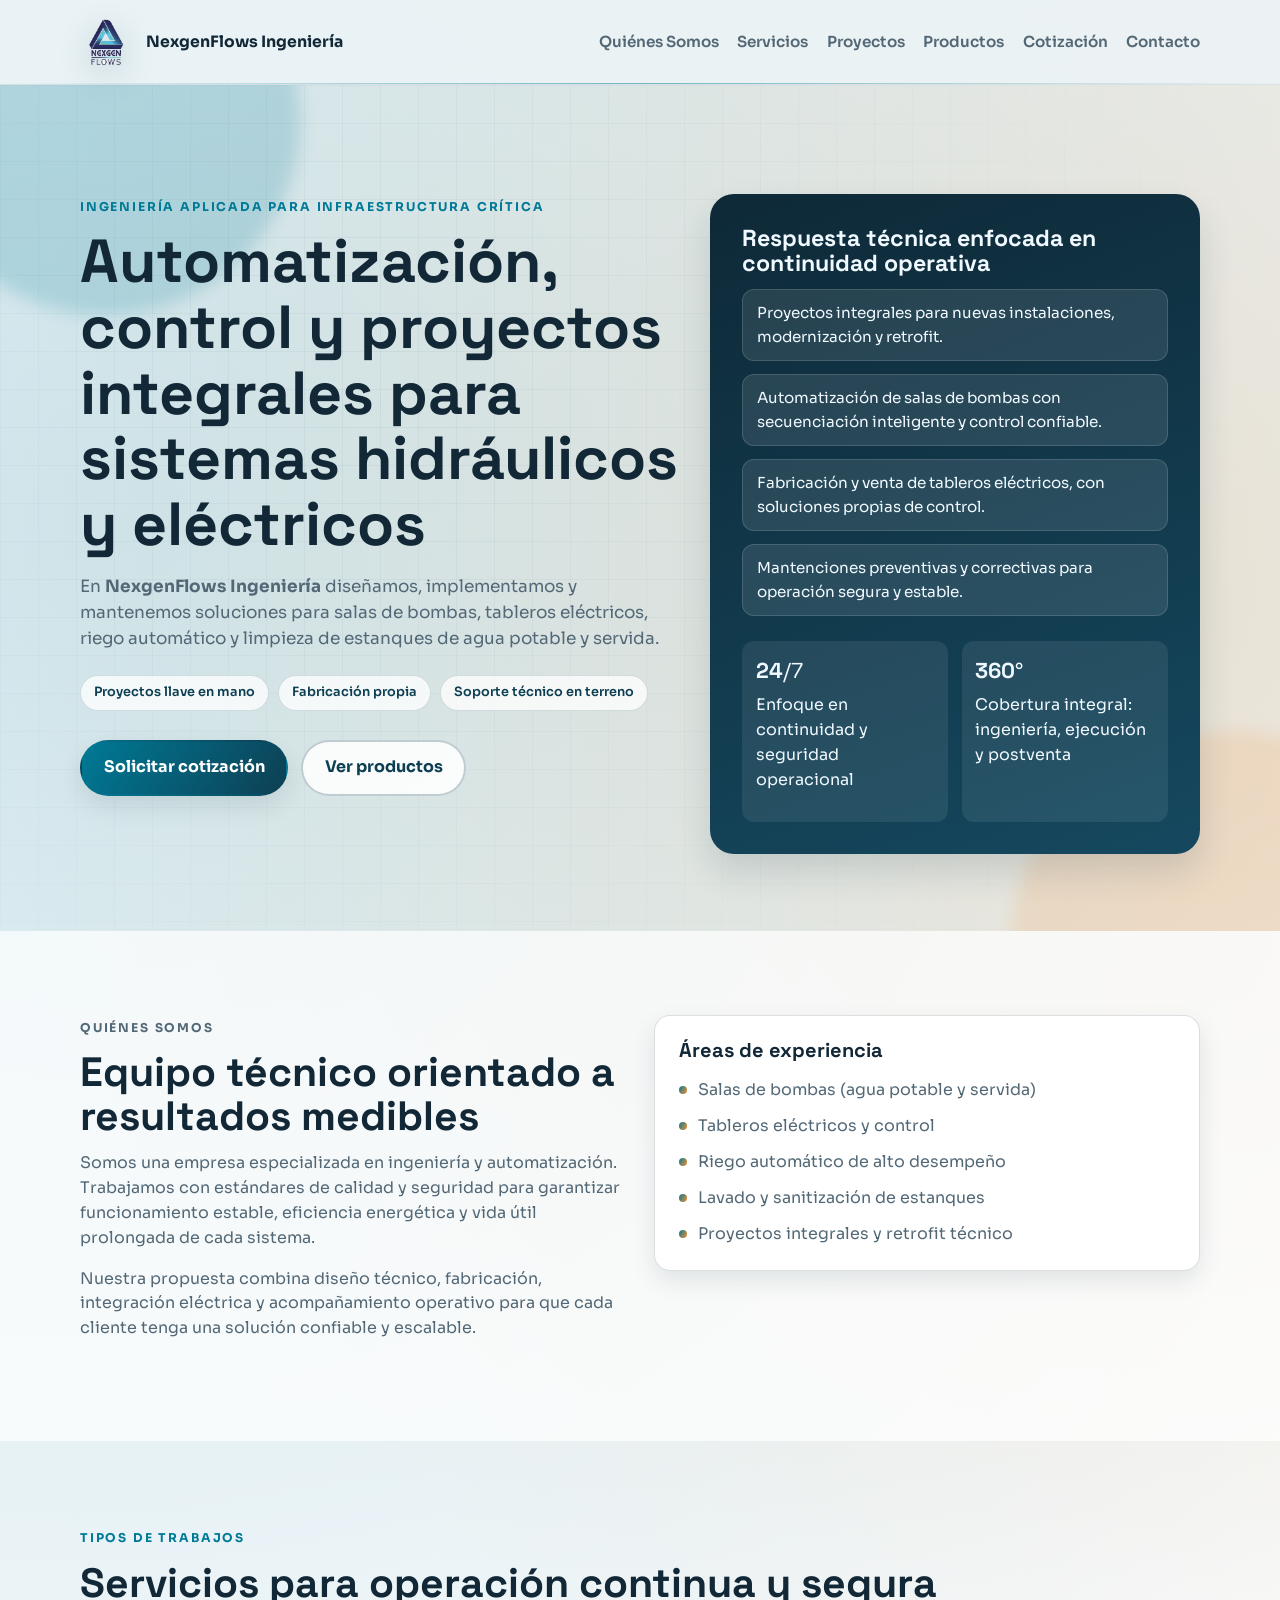
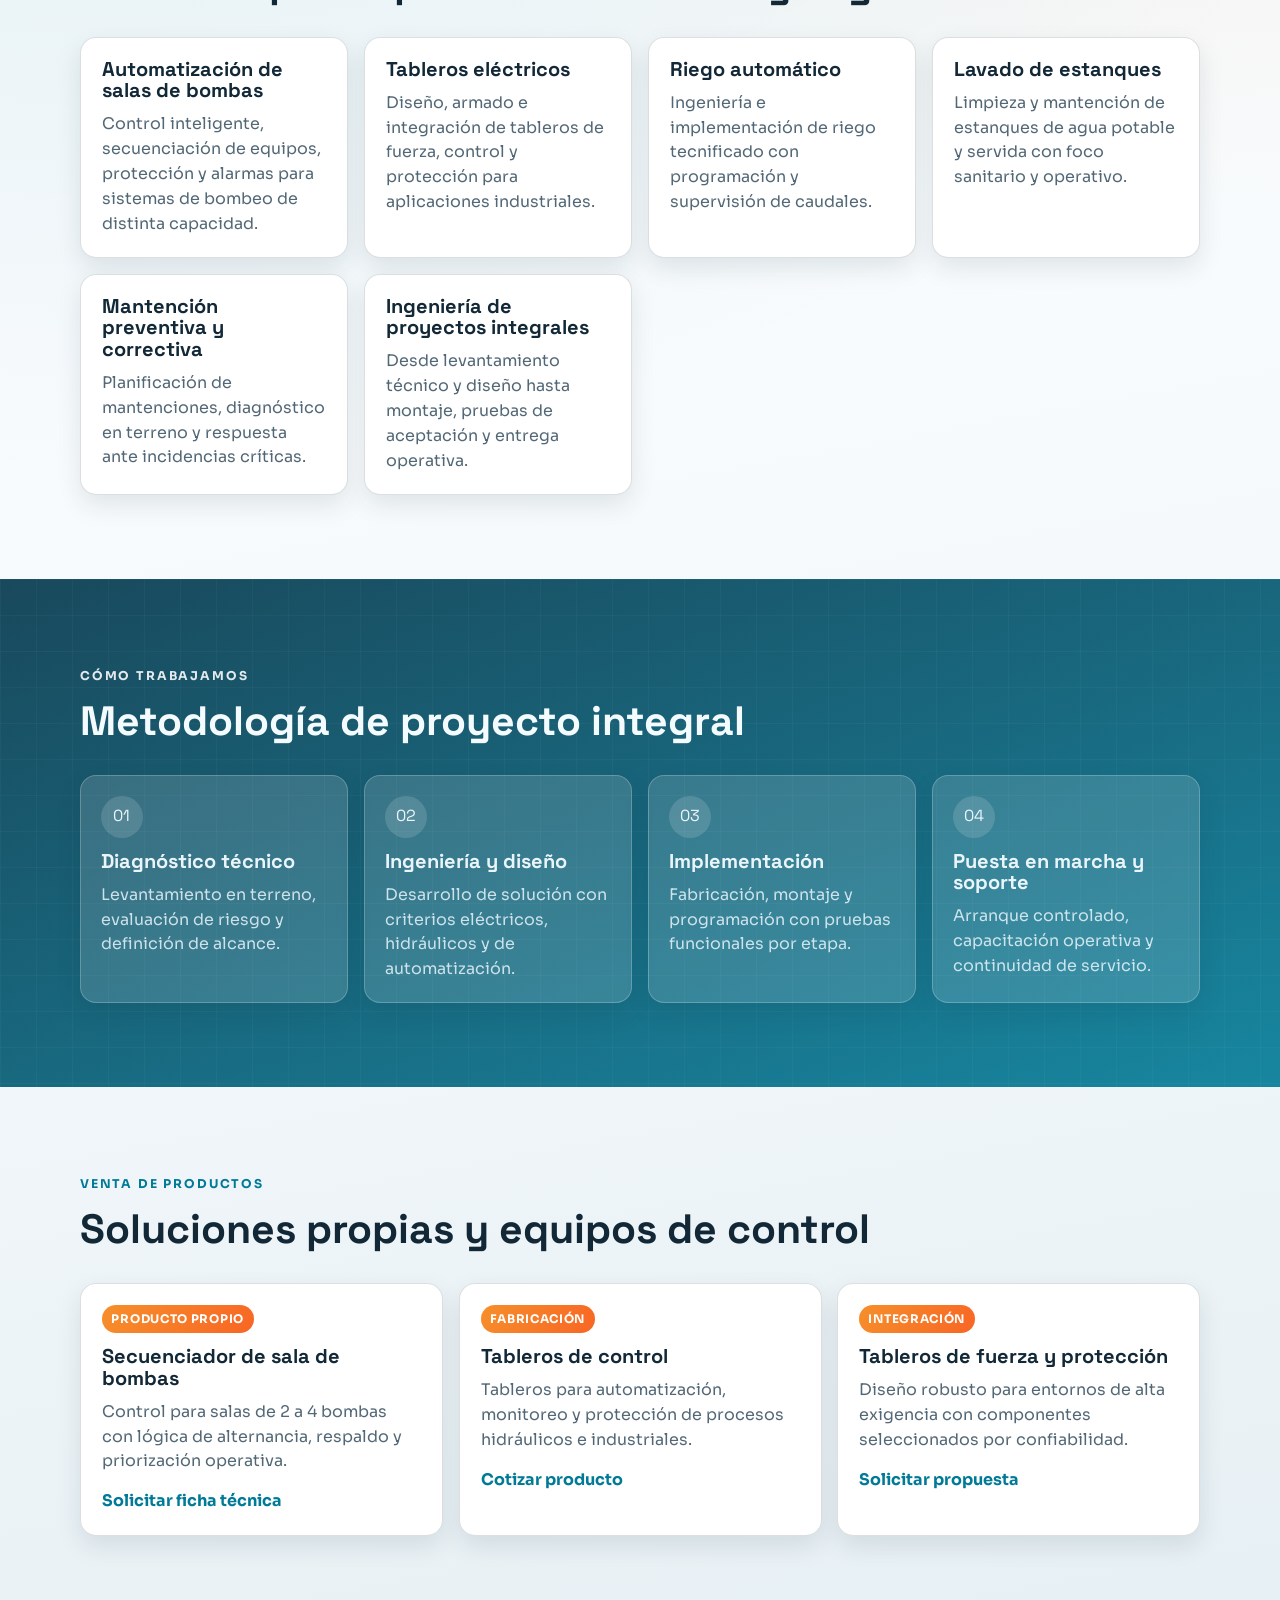
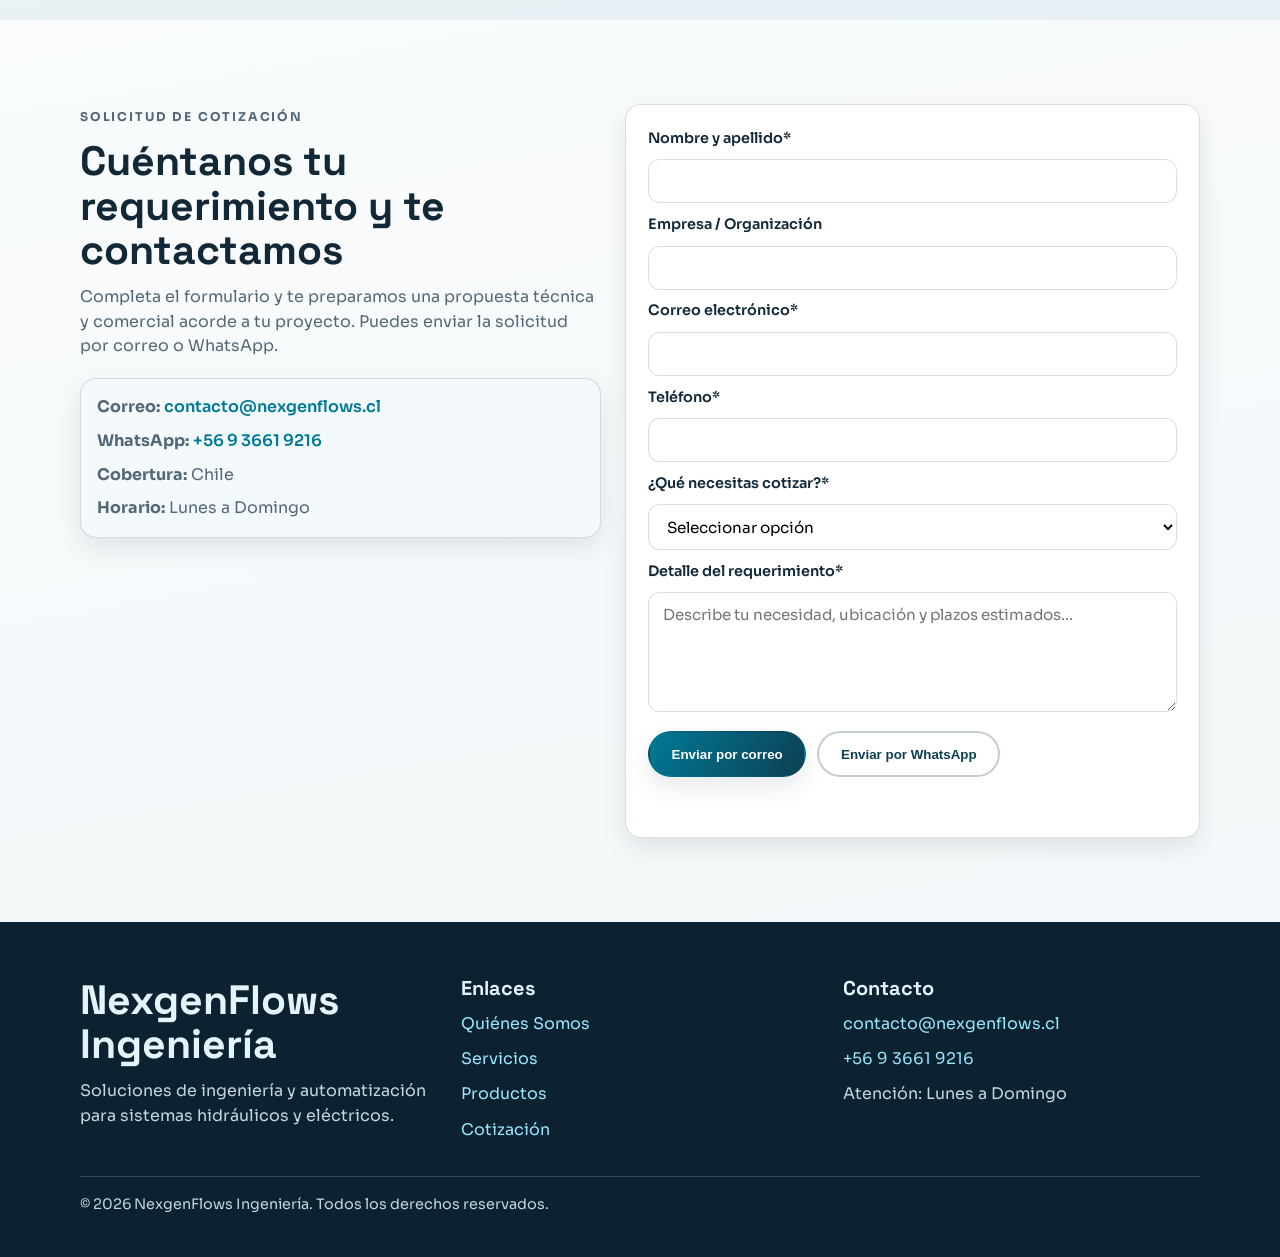
==== index.html @ 4a3121f0 "feat: initial corporate website for nexgenflows.cl" ====
﻿<!DOCTYPE html>
<html lang="es">
<head>
  <meta charset="UTF-8">
  <meta name="viewport" content="width=device-width, initial-scale=1.0">
  <meta name="description" content="NexgenFlows Ingeniería: proyectos integrales, automatización, mantenciones de salas de bombas, tableros eléctricos, riego automático y lavado de estanques.">
  <meta name="keywords" content="ingeniería, automatización, salas de bombas, tableros eléctricos, riego automático, lavado de estanques, secuenciador de bombas">
  <meta name="author" content="NexgenFlows Ingeniería">
  <meta name="theme-color" content="#0E2937">
  <meta property="og:type" content="website">
  <meta property="og:title" content="NexgenFlows Ingeniería">
  <meta property="og:description" content="Ingeniería, automatización y proyectos integrales para sistemas hidráulicos y eléctricos.">
  <meta property="og:url" content="https://www.nexgenflows.cl/">
  <meta property="og:image" content="https://www.nexgenflows.cl/assets/og-image.svg">
  <meta property="twitter:card" content="summary_large_image">
  <meta property="twitter:title" content="NexgenFlows Ingeniería">
  <meta property="twitter:description" content="Proyectos integrales, automatización y soluciones técnicas para infraestructura crítica.">
  <meta property="twitter:image" content="https://www.nexgenflows.cl/assets/og-image.svg">
  <link rel="canonical" href="https://www.nexgenflows.cl/">
  <link rel="icon" type="image/svg+xml" href="/assets/favicon.svg">
  <link rel="apple-touch-icon" href="/assets/favicon.svg">
  <link rel="manifest" href="/site.webmanifest">
  <link rel="preconnect" href="https://fonts.googleapis.com">
  <link rel="preconnect" href="https://fonts.gstatic.com" crossorigin>
  <link href="https://fonts.googleapis.com/css2?family=Space+Grotesk:wght@500;700&family=Sora:wght@300;400;500;600;700&display=swap" rel="stylesheet">
  <link rel="stylesheet" href="styles.css">
  <meta name="robots" content="index,follow,max-image-preview:large,max-snippet:-1,max-video-preview:-1">
  <link rel="alternate" hreflang="es-CL" href="https://www.nexgenflows.cl/">
  <link rel="alternate" hreflang="x-default" href="https://www.nexgenflows.cl/">
  <title>NexgenFlows Ingeniería | Automatización, Salas de Bombas y Tableros Eléctricos</title>
  <script type="application/ld+json">
    {
      "@context": "https://schema.org",
      "@type": "Organization",
      "name": "NexgenFlows Ingeniería",
      "url": "https://www.nexgenflows.cl/",
      "logo": "https://www.nexgenflows.cl/assets/logo-nexgenflows-transparent.png",
      "email": "contacto@nexgenflows.cl",
      "telephone": "+56 9 3661 9216",
      "sameAs": []
    }
  </script>
  <script type="application/ld+json">
    {
      "@context": "https://schema.org",
      "@type": "WebSite",
      "name": "NexgenFlows Ingeniería",
      "url": "https://www.nexgenflows.cl/",
      "inLanguage": "es-CL"
    }
  </script>
</head>
<body>
  <div class="scroll-progress" id="scrollProgress" aria-hidden="true"></div>
  <a class="skip-link" href="#contenido">Ir al contenido</a>

  <header class="site-header" id="inicio">
    <div class="container header-wrap">
      <a class="brand" href="#inicio" aria-label="Ir al inicio">
        <img class="brand-logo" src="assets/logo-nexgenflows-transparent.png" alt="Logo NexgenFlows Ingeniería" loading="eager" decoding="async">
        <span class="brand-text">NexgenFlows Ingeniería</span>
      </a>

      <button class="menu-toggle" id="menuToggle" aria-expanded="false" aria-controls="mainNav" aria-label="Abrir menú">
        <span></span><span></span><span></span>
      </button>

      <nav id="mainNav" class="main-nav" aria-label="Navegación principal">
        <ul class="nav-links">
          <li><a href="#quienes-somos">Quiénes Somos</a></li>
          <li><a href="#servicios">Servicios</a></li>
          <li><a href="#proyectos">Proyectos</a></li>
          <li><a href="#productos">Productos</a></li>
          <li><a href="#cotizacion">Cotización</a></li>
          <li><a href="#contacto">Contacto</a></li>
        </ul>
      </nav>
    </div>
  </header>

  <main id="contenido">
    <section class="hero" aria-label="Presentación principal">
      <div class="hero-glow hero-glow-a"></div>
      <div class="hero-glow hero-glow-b"></div>
      <div class="container hero-grid">
        <div class="hero-copy reveal">
          <p class="eyebrow">Ingeniería aplicada para infraestructura crítica</p>
          <h1>Automatización, control y proyectos integrales para sistemas hidráulicos y eléctricos</h1>
          <p class="lead">
            En <strong>NexgenFlows Ingeniería</strong> diseñamos, implementamos y mantenemos soluciones para salas de bombas,
            tableros eléctricos, riego automático y limpieza de estanques de agua potable y servida.
          </p>
          <ul class="hero-badges" aria-label="Fortalezas de la empresa">
            <li>Proyectos llave en mano</li>
            <li>Fabricación propia</li>
            <li>Soporte técnico en terreno</li>
          </ul>
          <div class="hero-actions">
            <a class="btn btn-primary" href="#cotizacion">Solicitar cotización</a>
            <a class="btn btn-outline" href="#productos">Ver productos</a>
          </div>
        </div>

        <div class="hero-panel reveal" data-tilt>
          <h2>Respuesta técnica enfocada en continuidad operativa</h2>
          <ul class="feature-list">
            <li>Proyectos integrales para nuevas instalaciones, modernización y retrofit.</li>
            <li>Automatización de salas de bombas con secuenciación inteligente y control confiable.</li>
            <li>Fabricación y venta de tableros eléctricos, con soluciones propias de control.</li>
            <li>Mantenciones preventivas y correctivas para operación segura y estable.</li>
          </ul>
          <div class="hero-stats">
            <article>
              <span><strong class="counter" data-count="24">24</strong>/7</span>
              <p>Enfoque en continuidad y seguridad operacional</p>
            </article>
            <article>
              <span><strong class="counter" data-count="360">360</strong>°</span>
              <p>Cobertura integral: ingeniería, ejecución y postventa</p>
            </article>
          </div>
        </div>
      </div>
    </section>

    <section id="quienes-somos" class="section section-light">
      <div class="container grid-two">
        <div class="section-copy reveal">
          <p class="eyebrow">Quiénes Somos</p>
          <h2>Equipo técnico orientado a resultados medibles</h2>
          <p>
            Somos una empresa especializada en ingeniería y automatización. Trabajamos con estándares de calidad y
            seguridad para garantizar funcionamiento estable, eficiencia energética y vida útil prolongada de cada sistema.
          </p>
          <p>
            Nuestra propuesta combina diseño técnico, fabricación, integración eléctrica y acompañamiento operativo para que
            cada cliente tenga una solución confiable y escalable.
          </p>
        </div>

        <aside class="info-card reveal tilt-card" data-tilt>
          <h3>Áreas de experiencia</h3>
          <ul>
            <li>Salas de bombas (agua potable y servida)</li>
            <li>Tableros eléctricos y control</li>
            <li>Riego automático de alto desempeño</li>
            <li>Lavado y sanitización de estanques</li>
            <li>Proyectos integrales y retrofit técnico</li>
          </ul>
        </aside>
      </div>
    </section>

    <section id="servicios" class="section">
      <div class="container">
        <div class="section-head reveal">
          <p class="eyebrow">Tipos de trabajos</p>
          <h2>Servicios para operación continua y segura</h2>
        </div>
        <div class="card-grid">
          <article class="service-card reveal tilt-card" data-tilt>
            <h3>Automatización de salas de bombas</h3>
            <p>Control inteligente, secuenciación de equipos, protección y alarmas para sistemas de bombeo de distinta capacidad.</p>
          </article>
          <article class="service-card reveal tilt-card" data-tilt>
            <h3>Tableros eléctricos</h3>
            <p>Diseño, armado e integración de tableros de fuerza, control y protección para aplicaciones industriales.</p>
          </article>
          <article class="service-card reveal tilt-card" data-tilt>
            <h3>Riego automático</h3>
            <p>Ingeniería e implementación de riego tecnificado con programación y supervisión de caudales.</p>
          </article>
          <article class="service-card reveal tilt-card" data-tilt>
            <h3>Lavado de estanques</h3>
            <p>Limpieza y mantención de estanques de agua potable y servida con foco sanitario y operativo.</p>
          </article>
          <article class="service-card reveal tilt-card" data-tilt>
            <h3>Mantención preventiva y correctiva</h3>
            <p>Planificación de mantenciones, diagnóstico en terreno y respuesta ante incidencias críticas.</p>
          </article>
          <article class="service-card reveal tilt-card" data-tilt>
            <h3>Ingeniería de proyectos integrales</h3>
            <p>Desde levantamiento técnico y diseño hasta montaje, pruebas de aceptación y entrega operativa.</p>
          </article>
        </div>
      </div>
    </section>

    <section id="proyectos" class="section section-band">
      <div class="container">
        <div class="section-head reveal">
          <p class="eyebrow">Cómo trabajamos</p>
          <h2>Metodología de proyecto integral</h2>
        </div>
        <div class="steps">
          <article class="step reveal tilt-card" data-tilt>
            <span>01</span>
            <h3>Diagnóstico técnico</h3>
            <p>Levantamiento en terreno, evaluación de riesgo y definición de alcance.</p>
          </article>
          <article class="step reveal tilt-card" data-tilt>
            <span>02</span>
            <h3>Ingeniería y diseño</h3>
            <p>Desarrollo de solución con criterios eléctricos, hidráulicos y de automatización.</p>
          </article>
          <article class="step reveal tilt-card" data-tilt>
            <span>03</span>
            <h3>Implementación</h3>
            <p>Fabricación, montaje y programación con pruebas funcionales por etapa.</p>
          </article>
          <article class="step reveal tilt-card" data-tilt>
            <span>04</span>
            <h3>Puesta en marcha y soporte</h3>
            <p>Arranque controlado, capacitación operativa y continuidad de servicio.</p>
          </article>
        </div>
      </div>
    </section>

    <section id="productos" class="section">
      <div class="container">
        <div class="section-head reveal">
          <p class="eyebrow">Venta de productos</p>
          <h2>Soluciones propias y equipos de control</h2>
        </div>
        <div class="card-grid products-grid">
          <article class="product-card reveal tilt-card" data-tilt>
            <div class="product-tag">Producto propio</div>
            <h3>Secuenciador de sala de bombas</h3>
            <p>Control para salas de 2 a 4 bombas con lógica de alternancia, respaldo y priorización operativa.</p>
            <a href="#cotizacion" class="text-link">Solicitar ficha técnica</a>
          </article>
          <article class="product-card reveal tilt-card" data-tilt>
            <div class="product-tag">Fabricación</div>
            <h3>Tableros de control</h3>
            <p>Tableros para automatización, monitoreo y protección de procesos hidráulicos e industriales.</p>
            <a href="#cotizacion" class="text-link">Cotizar producto</a>
          </article>
          <article class="product-card reveal tilt-card" data-tilt>
            <div class="product-tag">Integración</div>
            <h3>Tableros de fuerza y protección</h3>
            <p>Diseño robusto para entornos de alta exigencia con componentes seleccionados por confiabilidad.</p>
            <a href="#cotizacion" class="text-link">Solicitar propuesta</a>
          </article>
        </div>
      </div>
    </section>

    <section id="cotizacion" class="section section-light">
      <div class="container quote-layout">
        <div class="section-copy reveal">
          <p class="eyebrow">Solicitud de cotización</p>
          <h2>Cuéntanos tu requerimiento y te contactamos</h2>
          <p>
            Completa el formulario y te preparamos una propuesta técnica y comercial acorde a tu proyecto.
            Puedes enviar la solicitud por correo o WhatsApp.
          </p>
          <div class="contact-card">
            <p><strong>Correo:</strong> <a id="contactEmailLink" href="mailto:contacto@nexgenflows.cl">contacto@nexgenflows.cl</a></p>
            <p><strong>WhatsApp:</strong> <a id="contactWhatsappLink" href="https://wa.me/56936619216" target="_blank" rel="noopener noreferrer">+56 9 3661 9216</a></p>
            <p><strong>Cobertura:</strong> Chile</p>
            <p><strong>Horario:</strong> Lunes a Domingo</p>
          </div>
        </div>

        <form id="quoteForm" class="quote-form reveal" novalidate>
          <label for="nombre">Nombre y apellido*</label>
          <input id="nombre" name="nombre" type="text" required>

          <label for="empresa">Empresa / Organización</label>
          <input id="empresa" name="empresa" type="text">

          <label for="correo">Correo electrónico*</label>
          <input id="correo" name="correo" type="email" required>

          <label for="telefono">Teléfono*</label>
          <input id="telefono" name="telefono" type="tel" required>

          <label for="tipo">¿Qué necesitas cotizar?*</label>
          <select id="tipo" name="tipo" required>
            <option value="">Seleccionar opción</option>
            <option>Automatización de sala de bombas</option>
            <option>Tablero eléctrico</option>
            <option>Riego automático</option>
            <option>Lavado de estanques</option>
            <option>Secuenciador 2-4 bombas</option>
            <option>Proyecto integral</option>
            <option>Otro</option>
          </select>

          <label for="mensaje">Detalle del requerimiento*</label>
          <textarea id="mensaje" name="mensaje" rows="5" required placeholder="Describe tu necesidad, ubicación y plazos estimados..."></textarea>

          <div class="form-actions">
            <button type="submit" class="btn btn-primary">Enviar por correo</button>
            <button type="button" id="sendWhatsapp" class="btn btn-outline">Enviar por WhatsApp</button>
          </div>
          <p class="form-note" id="formFeedback" role="status" aria-live="polite"></p>
        </form>
      </div>
    </section>
  </main>

  <footer id="contacto" class="site-footer">
    <div class="container footer-grid">
      <div>
        <h2>NexgenFlows Ingeniería</h2>
        <p>Soluciones de ingeniería y automatización para sistemas hidráulicos y eléctricos.</p>
      </div>
      <div>
        <h3>Enlaces</h3>
        <ul>
          <li><a href="#quienes-somos">Quiénes Somos</a></li>
          <li><a href="#servicios">Servicios</a></li>
          <li><a href="#productos">Productos</a></li>
          <li><a href="#cotizacion">Cotización</a></li>
        </ul>
      </div>
      <div>
        <h3>Contacto</h3>
        <ul>
          <li><a id="footerEmail" href="mailto:contacto@nexgenflows.cl">contacto@nexgenflows.cl</a></li>
          <li><a id="footerWhatsapp" href="https://wa.me/56936619216" target="_blank" rel="noopener noreferrer">+56 9 3661 9216</a></li>
          <li>Atención: Lunes a Domingo</li>
        </ul>
      </div>
    </div>
    <div class="container footer-bottom">
      <p>&copy; <span id="year"></span> NexgenFlows Ingeniería. Todos los derechos reservados.</p>
    </div>
  </footer>

  <script src="script.js"></script>
</body>
</html>
---- styles.css ----
﻿:root {
  --bg: #edf4f7;
  --bg-alt: #d6e5eb;
  --surface: #ffffff;
  --surface-2: #f4f9fb;
  --text: #122837;
  --text-muted: #536876;
  --primary: #007a96;
  --primary-deep: #0d3f53;
  --accent: #f68f2b;
  --ring: rgba(0, 122, 150, 0.28);
  --border: rgba(18, 40, 55, 0.15);
  --shadow-soft: 0 18px 35px rgba(12, 49, 65, 0.14);
  --shadow-card: 0 10px 25px rgba(14, 37, 51, 0.1);
  --radius-lg: 24px;
  --radius-md: 16px;
  --radius-sm: 12px;
  --container: min(1120px, 92vw);
}

* {
  box-sizing: border-box;
}

html {
  scroll-behavior: smooth;
}

body {
  margin: 0;
  font-family: "Sora", sans-serif;
  color: var(--text);
  background:
    radial-gradient(circle at 10% 12%, rgba(0, 122, 150, 0.14), transparent 38%),
    radial-gradient(circle at 92% 14%, rgba(246, 143, 43, 0.16), transparent 30%),
    linear-gradient(170deg, var(--bg) 0%, #f8fbfd 45%, var(--bg-alt) 100%);
  line-height: 1.55;
  min-height: 100vh;
}

h1,
h2,
h3 {
  font-family: "Space Grotesk", sans-serif;
  line-height: 1.08;
  margin-top: 0;
}

h1 {
  font-size: clamp(2rem, 5vw, 3.8rem);
  margin-bottom: 1rem;
}

h2 {
  font-size: clamp(1.7rem, 3.2vw, 2.7rem);
  margin-bottom: 0.8rem;
}

h3 {
  font-size: 1.25rem;
  margin-bottom: 0.65rem;
}

p {
  margin-top: 0;
}

a {
  color: inherit;
  text-decoration: none;
}

ul {
  margin: 0;
  padding: 0;
  list-style: none;
}

.container {
  width: var(--container);
  margin: 0 auto;
}

.scroll-progress {
  position: fixed;
  inset: 0 0 auto;
  height: 4px;
  background: linear-gradient(90deg, var(--primary), #0bb5cf, var(--accent));
  transform-origin: left;
  transform: scaleX(0);
  z-index: 80;
}

.skip-link {
  position: absolute;
  left: -999px;
  top: 1rem;
  background: var(--primary-deep);
  color: #fff;
  padding: 0.75rem 1rem;
  border-radius: var(--radius-sm);
  z-index: 100;
}

.skip-link:focus {
  left: 1rem;
}

.site-header {
  position: sticky;
  top: 0;
  z-index: 40;
  backdrop-filter: blur(10px);
  background: rgba(237, 244, 247, 0.82);
  border-bottom: 1px solid rgba(18, 40, 55, 0.08);
  transition: background 0.25s ease, box-shadow 0.25s ease;
}

.site-header::after {
  content: "";
  position: absolute;
  inset: auto 0 0;
  height: 1px;
  background: linear-gradient(90deg, transparent, rgba(0, 122, 150, 0.5), transparent);
}

.site-header.is-scrolled {
  background: rgba(248, 252, 254, 0.92);
  box-shadow: 0 10px 24px rgba(13, 40, 55, 0.12);
}

.header-wrap {
  display: flex;
  align-items: center;
  justify-content: space-between;
  gap: 1rem;
  min-height: 84px;
  transition: min-height 0.25s ease;
}

.site-header.is-scrolled .header-wrap {
  min-height: 76px;
}

.brand {
  display: flex;
  align-items: center;
  gap: 0.75rem;
  font-weight: 700;
}

.brand-logo {
  width: 54px;
  height: 54px;
  object-fit: contain;
  filter: drop-shadow(0 10px 16px rgba(13, 63, 83, 0.22));
}

.brand-text {
  font-size: 0.98rem;
}

.main-nav .nav-links {
  display: flex;
  align-items: center;
  gap: 1.15rem;
}

.nav-links a {
  color: var(--text-muted);
  font-size: 0.95rem;
  font-weight: 600;
  position: relative;
  transition: color 0.2s ease;
}

.nav-links a::after {
  content: "";
  position: absolute;
  left: 0;
  bottom: -6px;
  width: 100%;
  height: 2px;
  background: linear-gradient(90deg, var(--primary), var(--accent));
  transform: scaleX(0);
  transform-origin: left;
  transition: transform 0.25s ease;
}

.nav-links a:hover,
.nav-links a:focus-visible {
  color: var(--text);
}

.nav-links a:hover::after,
.nav-links a:focus-visible::after {
  transform: scaleX(1);
}

.menu-toggle {
  display: none;
  border: 0;
  background: transparent;
  flex-direction: column;
  gap: 5px;
  padding: 0.45rem;
  cursor: pointer;
}

.menu-toggle span {
  width: 25px;
  height: 2px;
  background: var(--text);
  border-radius: 10px;
  transition: transform 0.2s ease, opacity 0.2s ease;
}

.menu-toggle[aria-expanded="true"] span:nth-child(1) {
  transform: translateY(7px) rotate(45deg);
}

.menu-toggle[aria-expanded="true"] span:nth-child(2) {
  opacity: 0;
}

.menu-toggle[aria-expanded="true"] span:nth-child(3) {
  transform: translateY(-7px) rotate(-45deg);
}

.section {
  padding: 5.25rem 0;
}

.section-light {
  background: rgba(255, 255, 255, 0.72);
}

.section-band {
  position: relative;
  background: linear-gradient(160deg, rgba(13, 63, 83, 0.95), rgba(0, 122, 150, 0.9));
  color: #f4fbff;
}

.section-band::before {
  content: "";
  position: absolute;
  inset: 0;
  background-image: linear-gradient(rgba(255, 255, 255, 0.03) 1px, transparent 1px), linear-gradient(90deg, rgba(255, 255, 255, 0.03) 1px, transparent 1px);
  background-size: 36px 36px;
  pointer-events: none;
}

.section-band .container {
  position: relative;
}

.section-head {
  margin-bottom: 2rem;
}

.eyebrow {
  display: inline-flex;
  align-items: center;
  gap: 0.4rem;
  margin-bottom: 0.8rem;
  text-transform: uppercase;
  letter-spacing: 0.15em;
  font-size: 0.76rem;
  font-weight: 700;
  color: var(--primary);
}

.section-band .eyebrow {
  color: rgba(255, 255, 255, 0.88);
}

.hero {
  padding: 6.8rem 0 4.8rem;
  position: relative;
  overflow: hidden;
}

.hero::before {
  content: "";
  position: absolute;
  inset: 0;
  background-image: linear-gradient(rgba(13, 63, 83, 0.05) 1px, transparent 1px), linear-gradient(90deg, rgba(13, 63, 83, 0.05) 1px, transparent 1px);
  background-size: 38px 38px;
  mask-image: radial-gradient(circle at 30% 35%, black, transparent 85%);
  pointer-events: none;
}

.hero-glow {
  position: absolute;
  border-radius: 999px;
  filter: blur(8px);
  z-index: -1;
}

.hero-glow-a {
  width: 390px;
  height: 390px;
  background: rgba(0, 122, 150, 0.18);
  top: -160px;
  left: -90px;
  animation: drift 10s ease-in-out infinite;
}

.hero-glow-b {
  width: 440px;
  height: 440px;
  background: rgba(246, 143, 43, 0.14);
  right: -170px;
  bottom: -240px;
  animation: drift 11s ease-in-out infinite reverse;
}

.hero-grid {
  display: grid;
  grid-template-columns: 1.1fr 0.9fr;
  gap: 2rem;
  align-items: start;
}

.lead {
  color: var(--text-muted);
  font-size: 1.06rem;
  max-width: 60ch;
}

.hero-badges {
  margin-top: 1.4rem;
  display: flex;
  flex-wrap: wrap;
  gap: 0.6rem;
}

.hero-badges li {
  background: rgba(255, 255, 255, 0.76);
  border: 1px solid rgba(13, 63, 83, 0.16);
  border-radius: 999px;
  padding: 0.45rem 0.8rem;
  font-size: 0.8rem;
  font-weight: 600;
  color: var(--primary-deep);
}

.hero-actions {
  margin-top: 1.8rem;
  display: flex;
  flex-wrap: wrap;
  gap: 0.8rem;
}

.btn {
  border-radius: 999px;
  padding: 0.85rem 1.35rem;
  font-weight: 700;
  border: 2px solid transparent;
  transition: transform 0.2s ease, box-shadow 0.2s ease, background 0.2s ease;
  cursor: pointer;
}

.btn:hover,
.btn:focus-visible {
  transform: translateY(-2px);
}

.btn-primary {
  color: #fff;
  background: linear-gradient(125deg, var(--primary), var(--primary-deep));
  box-shadow: var(--shadow-card);
}

.btn-primary:hover,
.btn-primary:focus-visible {
  box-shadow: 0 14px 28px rgba(13, 63, 83, 0.3);
}

.btn-outline {
  color: var(--primary-deep);
  border-color: rgba(13, 63, 83, 0.25);
  background: rgba(255, 255, 255, 0.88);
}

.hero-panel {
  background: linear-gradient(160deg, #0e2937, #15485f);
  color: #f0f9ff;
  padding: 2rem;
  border-radius: var(--radius-lg);
  box-shadow: var(--shadow-soft);
}

.hero-panel h2 {
  font-size: 1.45rem;
}

.feature-list {
  display: grid;
  gap: 0.8rem;
  margin-bottom: 1.6rem;
}

.feature-list li {
  background: rgba(255, 255, 255, 0.1);
  border: 1px solid rgba(255, 255, 255, 0.14);
  border-radius: var(--radius-sm);
  padding: 0.72rem 0.86rem;
  font-size: 0.95rem;
}

.hero-stats {
  display: grid;
  grid-template-columns: repeat(2, 1fr);
  gap: 0.85rem;
}

.hero-stats article {
  border-radius: var(--radius-sm);
  padding: 0.82rem;
  background: rgba(255, 255, 255, 0.08);
}

.hero-stats span {
  display: block;
  font-family: "Space Grotesk", sans-serif;
  font-size: 1.35rem;
  margin-bottom: 0.35rem;
}

.counter {
  display: inline-block;
  min-width: 1.4ch;
}

.grid-two {
  display: grid;
  gap: 1.8rem;
  grid-template-columns: repeat(2, minmax(0, 1fr));
  align-items: start;
}

.section-copy p {
  color: var(--text-muted);
}

.info-card,
.service-card,
.product-card,
.step,
.quote-form,
.contact-card {
  border: 1px solid var(--border);
  border-radius: var(--radius-md);
  background: var(--surface);
  box-shadow: var(--shadow-card);
}

.tilt-card {
  transform-style: preserve-3d;
  will-change: transform;
  transition: transform 0.22s ease, box-shadow 0.22s ease;
}

.tilt-card::after {
  content: "";
  position: absolute;
  inset: 1px;
  border-radius: inherit;
  pointer-events: none;
  border: 1px solid rgba(255, 255, 255, 0.42);
  opacity: 0;
  transition: opacity 0.2s ease;
}

.tilt-card:hover::after {
  opacity: 1;
}

.info-card {
  position: relative;
  padding: 1.5rem;
}

.info-card ul {
  display: grid;
  gap: 0.7rem;
  margin-top: 1rem;
}

.info-card li {
  position: relative;
  padding-left: 1.2rem;
  color: var(--text-muted);
}

.info-card li::before {
  content: "";
  width: 8px;
  height: 8px;
  border-radius: 999px;
  background: linear-gradient(120deg, var(--primary), var(--accent));
  position: absolute;
  left: 0;
  top: 0.52rem;
}

.card-grid {
  display: grid;
  gap: 1rem;
  grid-template-columns: repeat(auto-fit, minmax(240px, 1fr));
}

.service-card,
.product-card {
  position: relative;
  padding: 1.3rem;
}

.service-card:hover,
.product-card:hover {
  transform: translateY(-4px);
  box-shadow: 0 18px 28px rgba(14, 37, 51, 0.16);
}

.service-card p,
.product-card p {
  color: var(--text-muted);
  margin-bottom: 0;
}

.steps {
  display: grid;
  gap: 1rem;
  grid-template-columns: repeat(auto-fit, minmax(215px, 1fr));
}

.step {
  position: relative;
  background: rgba(255, 255, 255, 0.14);
  border-color: rgba(255, 255, 255, 0.22);
  color: #eaf5fb;
  padding: 1.25rem;
}

.step span {
  display: inline-flex;
  width: 42px;
  height: 42px;
  border-radius: 50%;
  background: rgba(255, 255, 255, 0.14);
  align-items: center;
  justify-content: center;
  margin-bottom: 0.8rem;
  font-family: "Space Grotesk", sans-serif;
}

.step p {
  color: rgba(234, 245, 251, 0.84);
  margin-bottom: 0;
}

.product-tag {
  display: inline-flex;
  margin-bottom: 0.8rem;
  padding: 0.32rem 0.6rem;
  border-radius: 999px;
  font-size: 0.74rem;
  letter-spacing: 0.06em;
  text-transform: uppercase;
  font-weight: 700;
  color: #fff;
  background: linear-gradient(120deg, var(--accent), #f86624);
}

.text-link {
  display: inline-block;
  margin-top: 0.95rem;
  color: var(--primary);
  font-weight: 700;
  position: relative;
}

.text-link::after {
  content: "";
  position: absolute;
  left: 0;
  bottom: -3px;
  width: 100%;
  height: 2px;
  background: currentColor;
  transform: scaleX(0);
  transform-origin: left;
  transition: transform 0.2s ease;
}

.text-link:hover::after,
.text-link:focus-visible::after {
  transform: scaleX(1);
}

.quote-layout {
  display: grid;
  gap: 1.5rem;
  grid-template-columns: 0.95fr 1.05fr;
  align-items: start;
}

.contact-card {
  margin-top: 1.2rem;
  padding: 1rem;
  background: var(--surface-2);
}

.contact-card p {
  margin-bottom: 0.55rem;
}

.contact-card p:last-child {
  margin-bottom: 0;
}

.contact-card a {
  color: var(--primary);
  font-weight: 600;
}

.quote-form {
  padding: 1.4rem;
  display: grid;
  gap: 0.62rem;
}

.quote-form label {
  font-size: 0.9rem;
  font-weight: 600;
}

.quote-form input,
.quote-form select,
.quote-form textarea {
  width: 100%;
  border-radius: var(--radius-sm);
  border: 1px solid var(--border);
  padding: 0.72rem 0.85rem;
  font-family: inherit;
  font-size: 0.95rem;
  background: #fff;
}

.quote-form textarea {
  resize: vertical;
}

.quote-form input:focus,
.quote-form select:focus,
.quote-form textarea:focus {
  outline: 2px solid var(--ring);
  outline-offset: 1px;
  border-color: var(--primary);
}

.form-actions {
  margin-top: 0.55rem;
  display: flex;
  flex-wrap: wrap;
  gap: 0.7rem;
}

.form-note {
  margin: 0.4rem 0 0;
  min-height: 1.3rem;
  color: var(--primary-deep);
  font-size: 0.9rem;
}

.site-footer {
  background: #0d2230;
  color: #e5f4fb;
  padding-top: 3.5rem;
}

.footer-grid {
  display: grid;
  gap: 1.5rem;
  grid-template-columns: repeat(auto-fit, minmax(220px, 1fr));
}

.site-footer h2,
.site-footer h3 {
  margin-bottom: 0.8rem;
}

.site-footer p,
.site-footer li {
  color: rgba(229, 244, 251, 0.86);
}

.site-footer ul {
  display: grid;
  gap: 0.65rem;
}

.site-footer a {
  color: #99e8ff;
}

.footer-bottom {
  margin-top: 2rem;
  border-top: 1px solid rgba(229, 244, 251, 0.18);
  padding: 1rem 0 1.7rem;
  font-size: 0.9rem;
}

.reveal {
  opacity: 0;
  transform: translateY(16px);
  transition: opacity 0.6s ease, transform 0.6s ease;
  transition-delay: var(--reveal-delay, 0ms);
}

.reveal.is-visible {
  opacity: 1;
  transform: translateY(0);
}

@keyframes drift {
  0%,
  100% {
    transform: translate(0, 0);
  }
  50% {
    transform: translate(16px, -12px);
  }
}

@media (max-width: 960px) {
  .hero-grid,
  .grid-two,
  .quote-layout {
    grid-template-columns: 1fr;
  }

  .brand-logo {
    width: 48px;
    height: 48px;
  }

  .main-nav {
    position: absolute;
    right: 4vw;
    top: 76px;
    width: min(320px, 92vw);
    background: #ffffff;
    border: 1px solid var(--border);
    border-radius: var(--radius-md);
    box-shadow: var(--shadow-soft);
    opacity: 0;
    pointer-events: none;
    transform: translateY(-8px);
    transition: opacity 0.24s ease, transform 0.24s ease;
  }

  .main-nav.open {
    opacity: 1;
    pointer-events: auto;
    transform: translateY(0);
  }

  .main-nav .nav-links {
    flex-direction: column;
    align-items: stretch;
    gap: 0;
    padding: 0.6rem;
  }

  .main-nav .nav-links li + li {
    border-top: 1px solid rgba(18, 40, 55, 0.08);
  }

  .main-nav .nav-links a {
    display: block;
    padding: 0.82rem 0.75rem;
  }

  .menu-toggle {
    display: inline-flex;
  }
}

@media (max-width: 600px) {
  .section {
    padding: 4.1rem 0;
  }

  .hero {
    padding: 5.4rem 0 3.7rem;
  }

  .hero-panel,
  .service-card,
  .product-card,
  .quote-form,
  .info-card,
  .step {
    padding: 1.05rem;
  }

  .hero-stats {
    grid-template-columns: 1fr;
  }

  .form-actions {
    flex-direction: column;
  }

  .form-actions .btn {
    width: 100%;
    text-align: center;
  }
}

@media (prefers-reduced-motion: reduce) {
  html {
    scroll-behavior: auto;
  }

  * {
    animation: none !important;
    transition: none !important;
  }

  .reveal {
    opacity: 1;
    transform: none;
  }
}
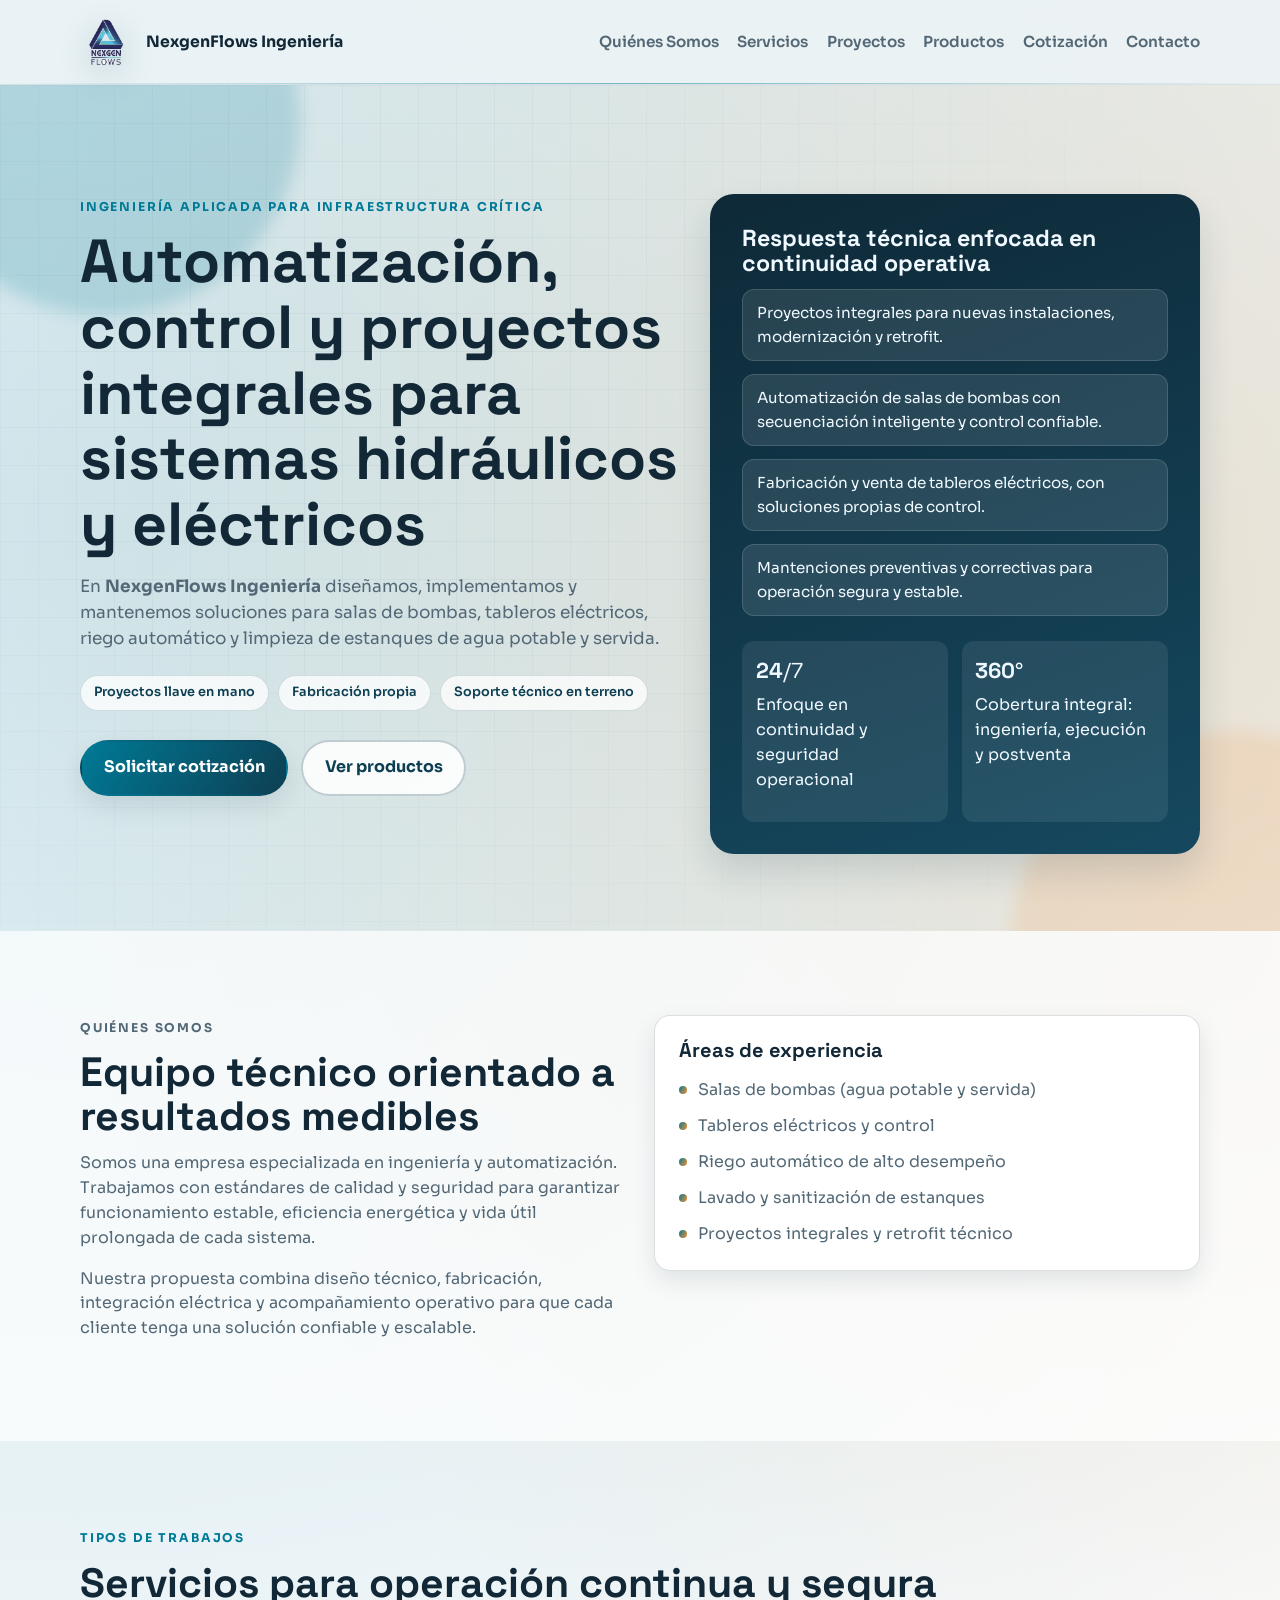
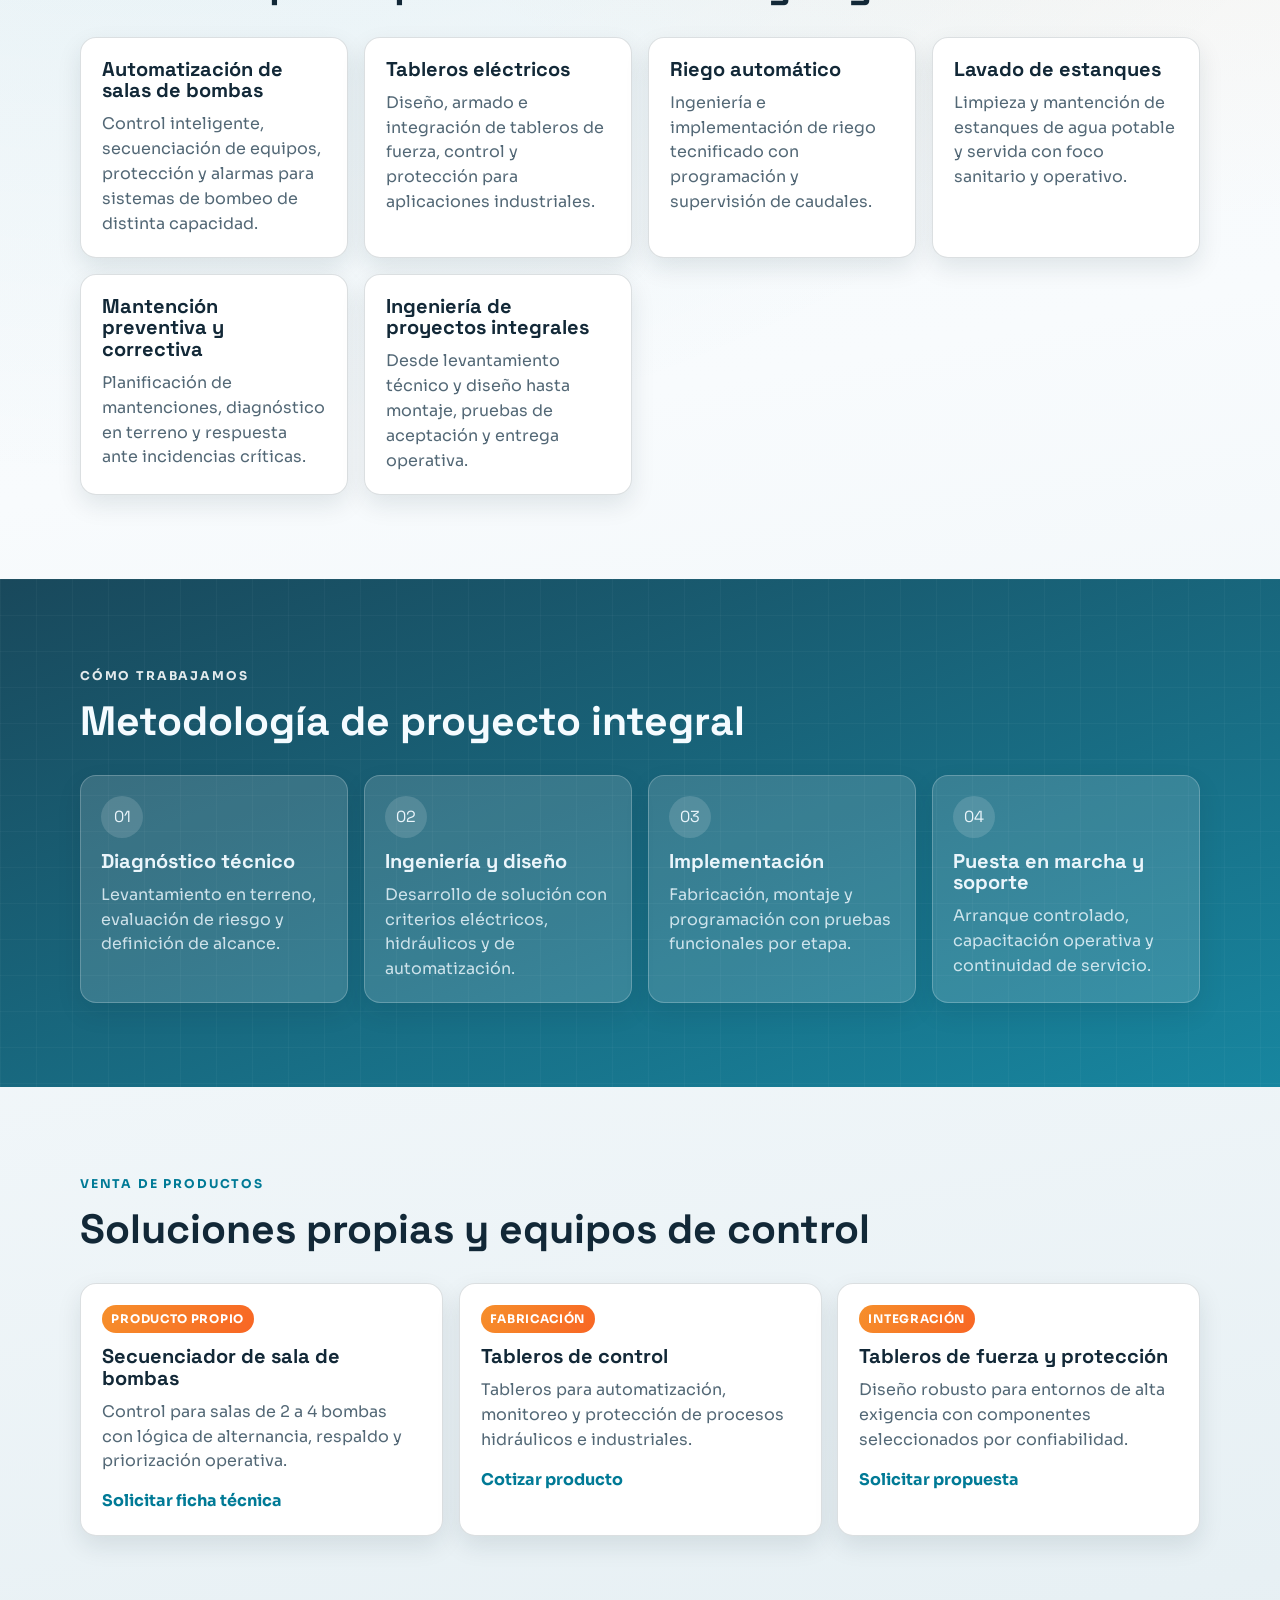
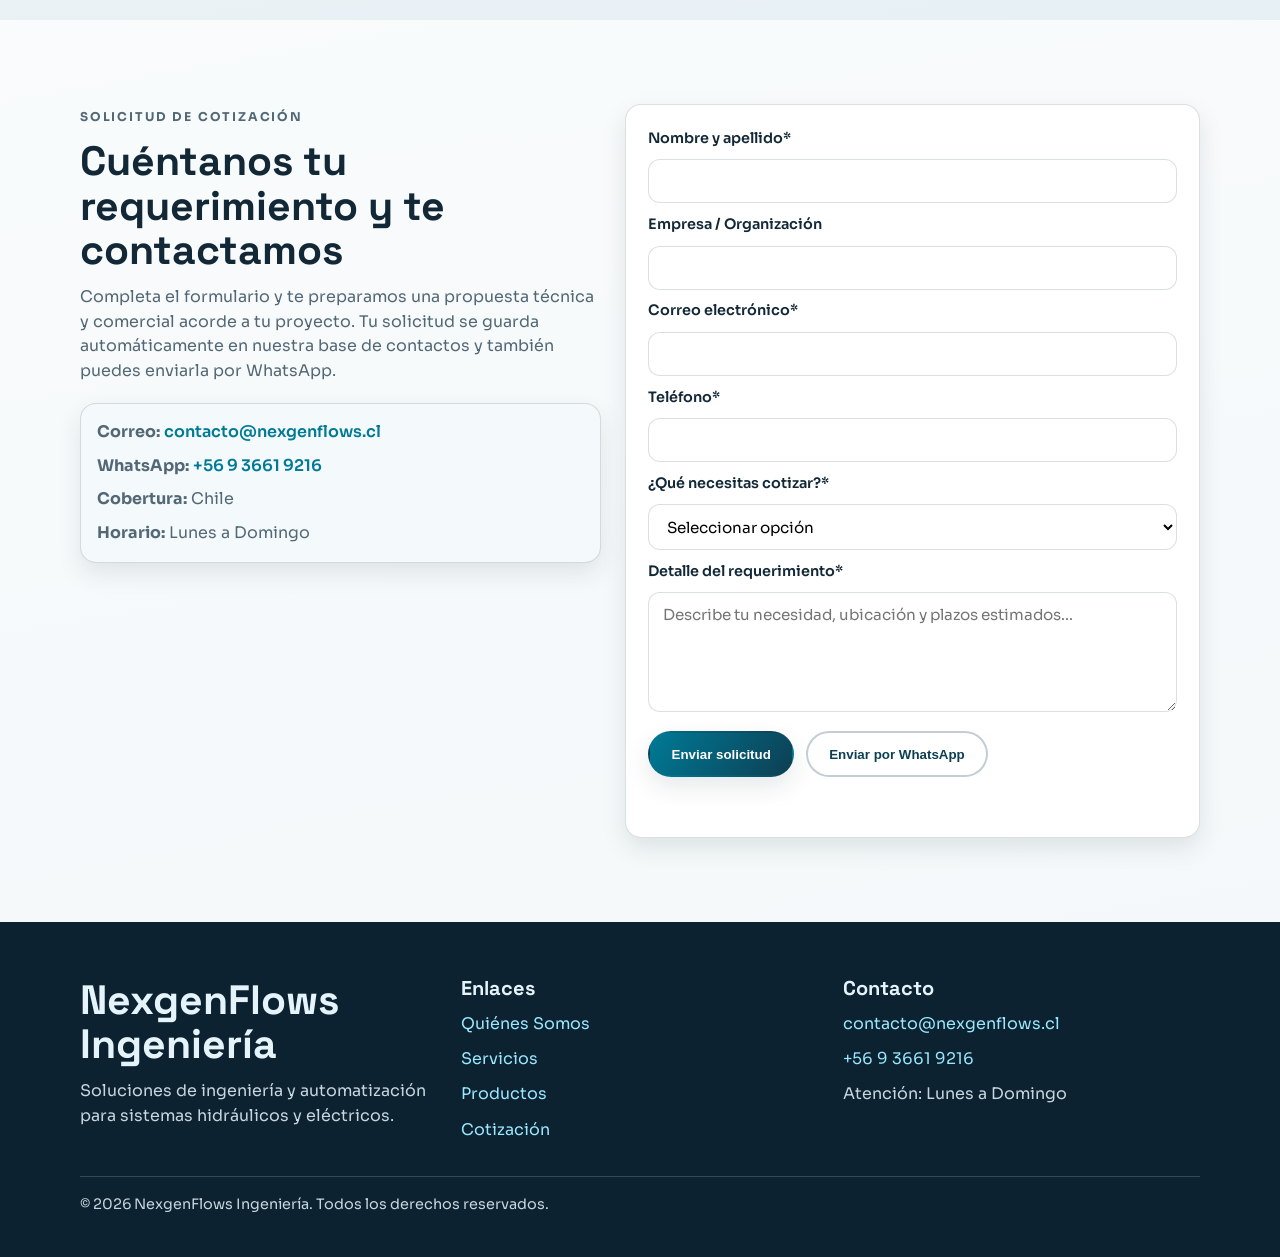
==== commit 3c2dea8b: "feat: add lead capture API with Supabase integration" ====
--- a/index.html
+++ b/index.html
@@ -1,4 +1,4 @@
-﻿<!DOCTYPE html>
+<!DOCTYPE html>
 <html lang="es">
 <head>
   <meta charset="UTF-8">
@@ -253,7 +253,7 @@
           <h2>Cuéntanos tu requerimiento y te contactamos</h2>
           <p>
             Completa el formulario y te preparamos una propuesta técnica y comercial acorde a tu proyecto.
-            Puedes enviar la solicitud por correo o WhatsApp.
+            Tu solicitud se guarda automáticamente en nuestra base de contactos y también puedes enviarla por WhatsApp.
           </p>
           <div class="contact-card">
             <p><strong>Correo:</strong> <a id="contactEmailLink" href="mailto:contacto@nexgenflows.cl">contacto@nexgenflows.cl</a></p>
@@ -291,8 +291,13 @@
           <label for="mensaje">Detalle del requerimiento*</label>
           <textarea id="mensaje" name="mensaje" rows="5" required placeholder="Describe tu necesidad, ubicación y plazos estimados..."></textarea>
 
+          <div class="hp-field" aria-hidden="true">
+            <label for="website">Sitio web</label>
+            <input id="website" name="website" type="text" tabindex="-1" autocomplete="off">
+          </div>
+
           <div class="form-actions">
-            <button type="submit" class="btn btn-primary">Enviar por correo</button>
+            <button type="submit" class="btn btn-primary">Enviar solicitud</button>
             <button type="button" id="sendWhatsapp" class="btn btn-outline">Enviar por WhatsApp</button>
           </div>
           <p class="form-note" id="formFeedback" role="status" aria-live="polite"></p>
@@ -333,11 +338,3 @@
   <script src="script.js"></script>
 </body>
 </html>
-
-
-
-
-
-
-
-
--- a/styles.css
+++ b/styles.css
@@ -1,4 +1,4 @@
-﻿:root {
+:root {
   --bg: #edf4f7;
   --bg-alt: #d6e5eb;
   --surface: #ffffff;
@@ -629,6 +629,7 @@
   padding: 1.4rem;
   display: grid;
   gap: 0.62rem;
+  position: relative;
 }
 
 .quote-form label {
@@ -672,6 +673,22 @@
   min-height: 1.3rem;
   color: var(--primary-deep);
   font-size: 0.9rem;
+}
+
+.hp-field {
+  position: absolute;
+  left: -9999px;
+  width: 1px;
+  height: 1px;
+  overflow: hidden;
+  opacity: 0;
+  pointer-events: none;
+}
+
+.quote-form button:disabled {
+  opacity: 0.65;
+  cursor: not-allowed;
+  transform: none;
 }
 
 .site-footer {
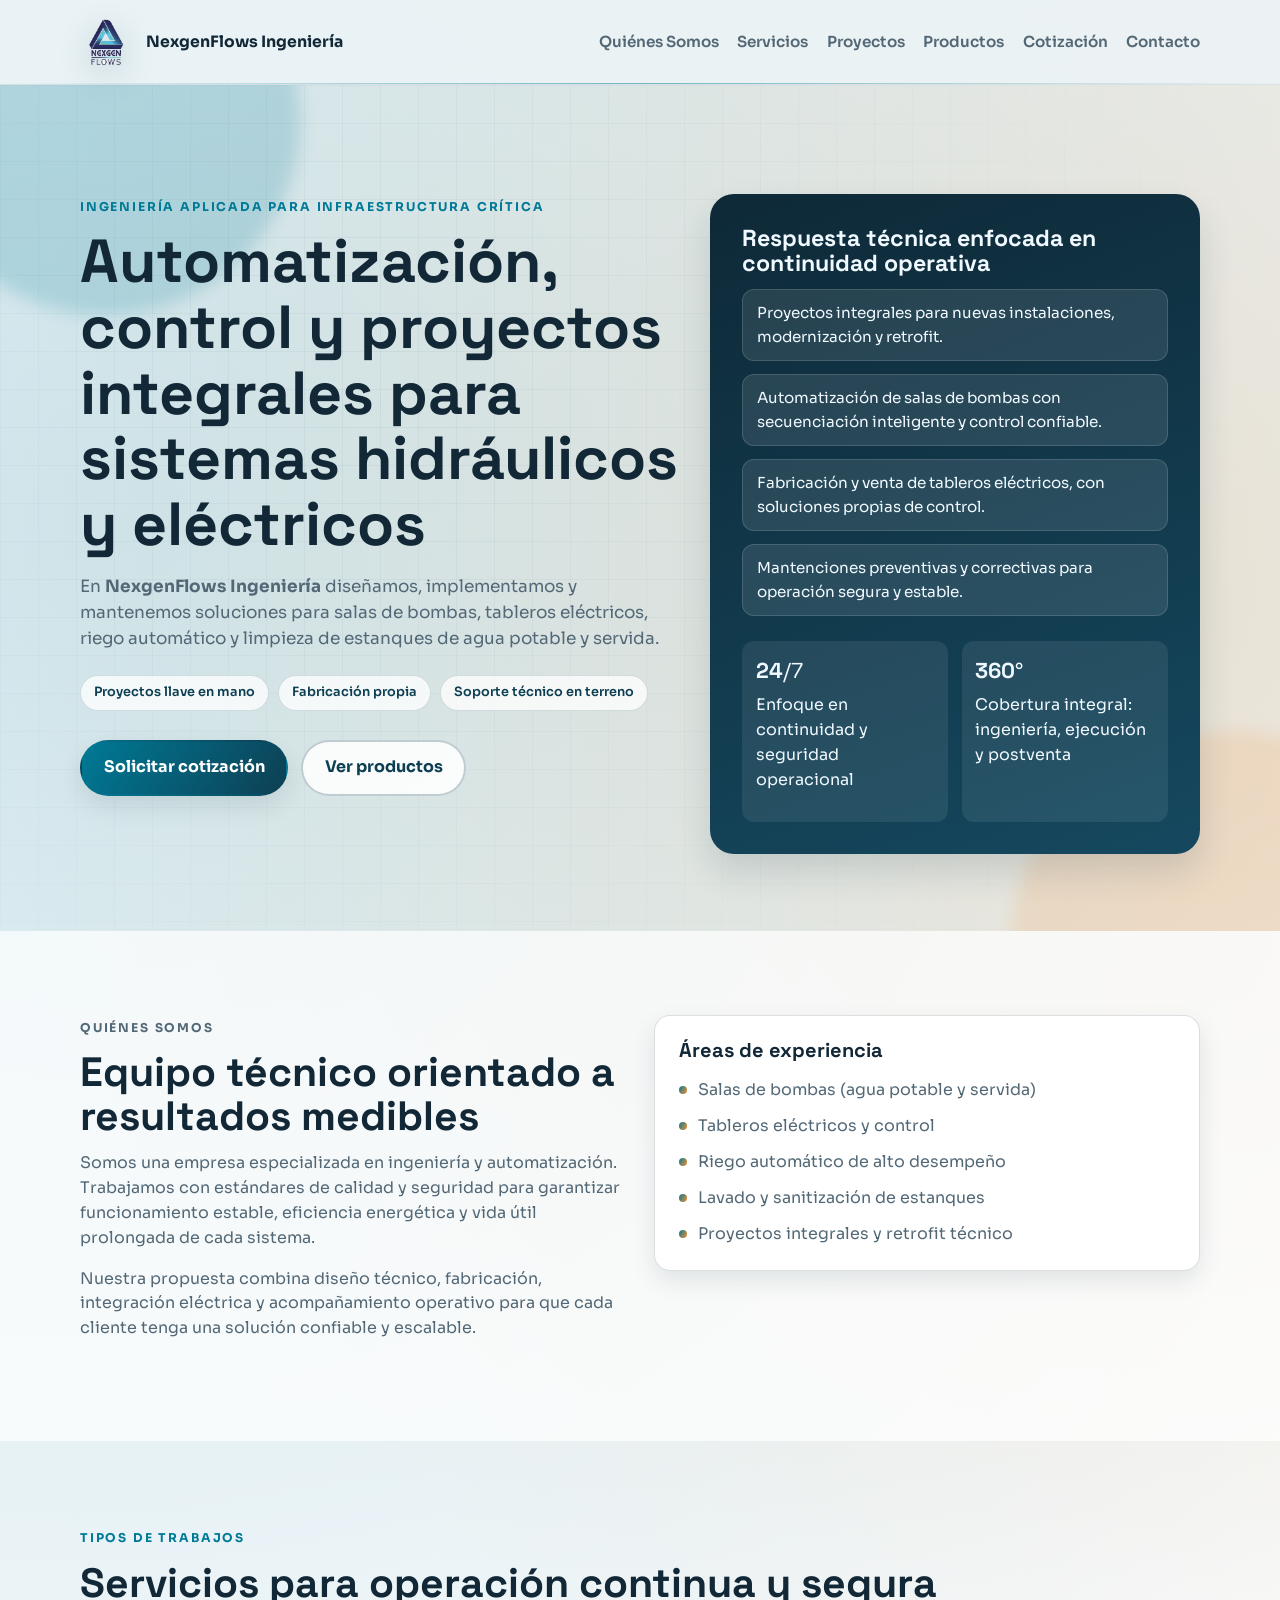
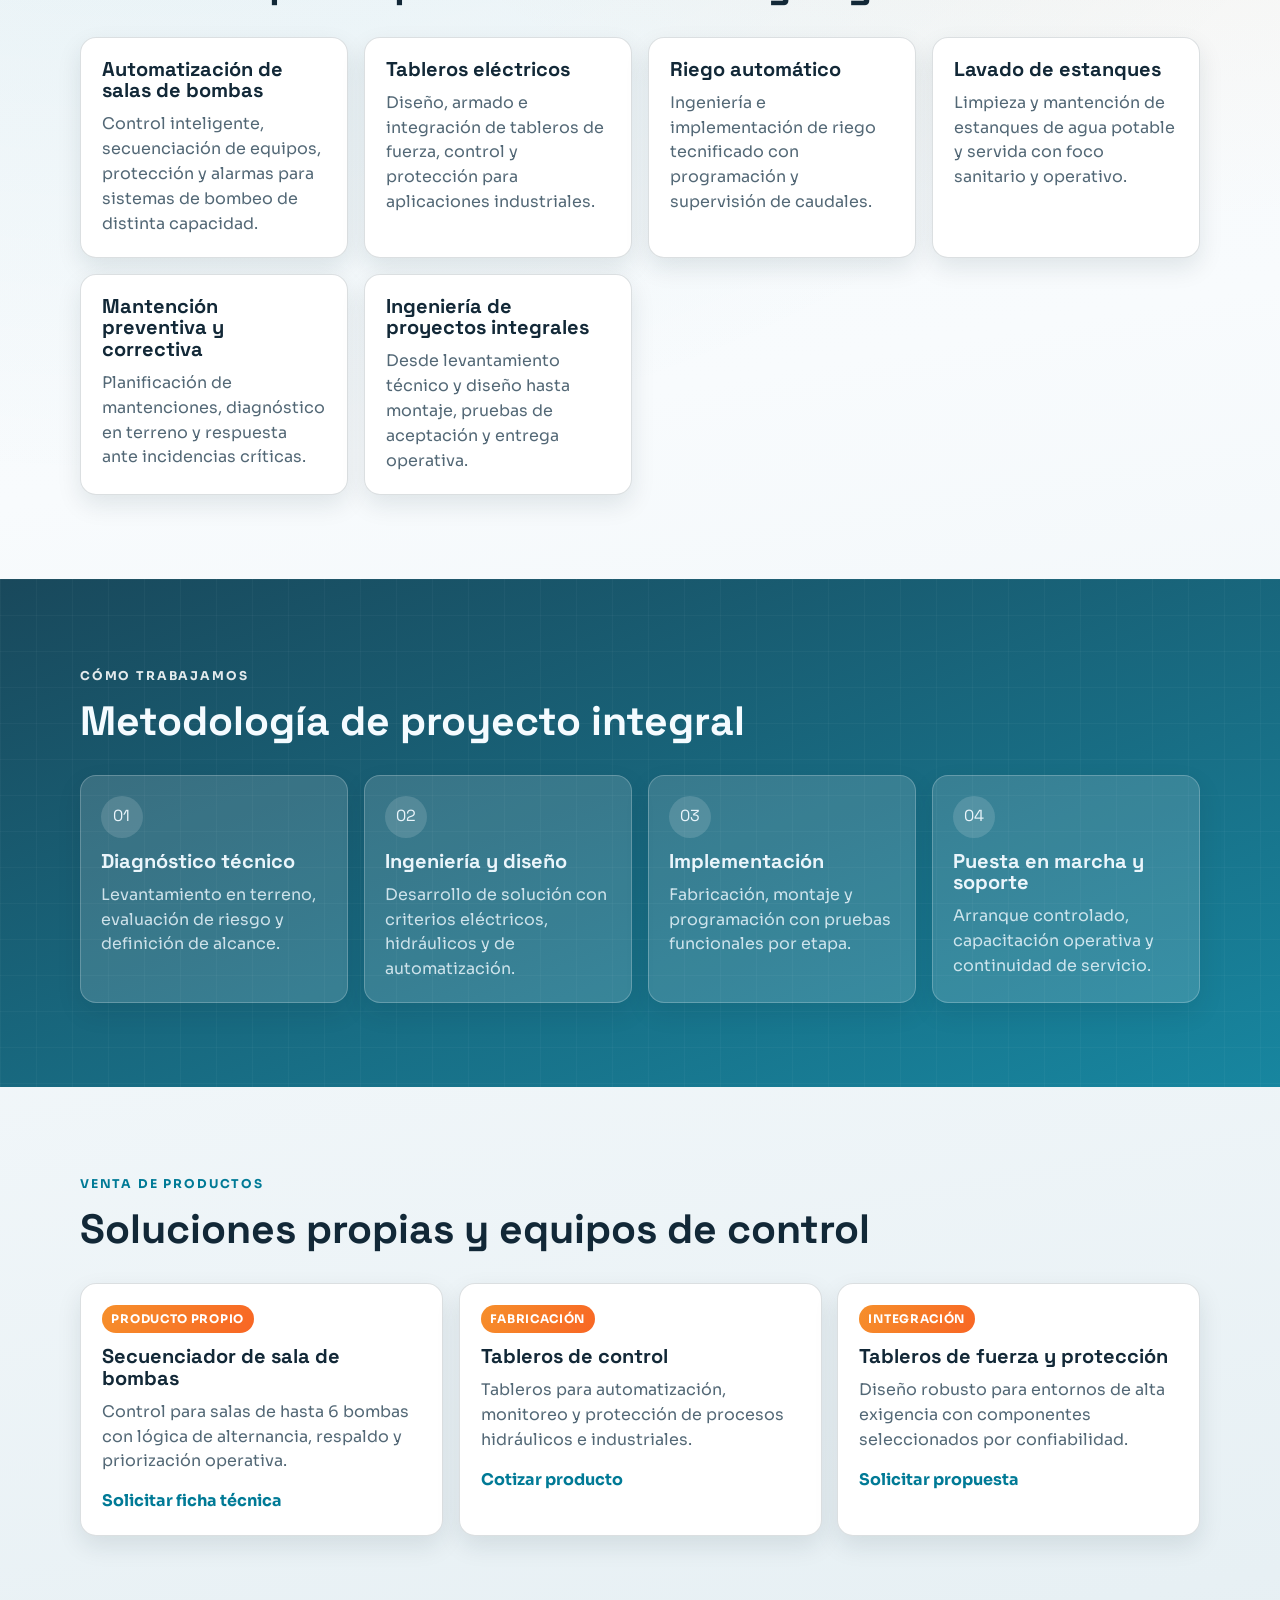
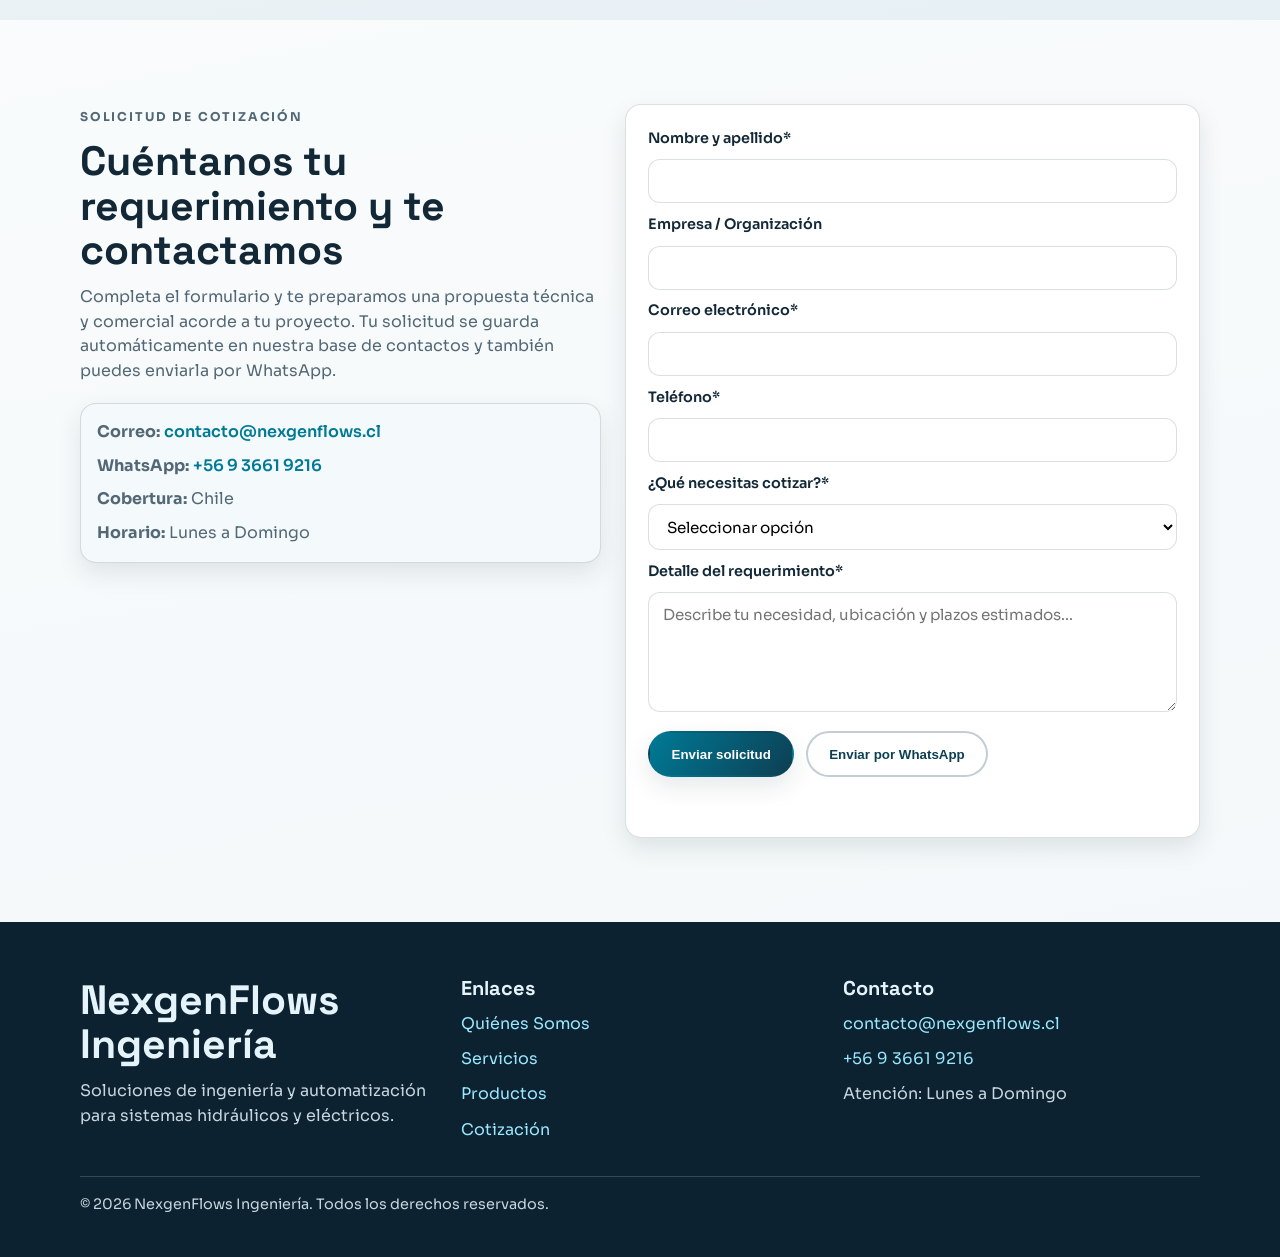
==== commit 6ac975b5: "feat: update favicon set to logo and change sequencer capacity to 6 pumps" ====
--- a/index.html
+++ b/index.html
@@ -17,8 +17,8 @@
   <meta property="twitter:description" content="Proyectos integrales, automatización y soluciones técnicas para infraestructura crítica.">
   <meta property="twitter:image" content="https://www.nexgenflows.cl/assets/og-image.svg">
   <link rel="canonical" href="https://www.nexgenflows.cl/">
-  <link rel="icon" type="image/svg+xml" href="/assets/favicon.svg">
-  <link rel="apple-touch-icon" href="/assets/favicon.svg">
+  <link rel="icon" type="image/png" sizes="32x32" href="/assets/favicon-32.png">
+  <link rel="apple-touch-icon" sizes="180x180" href="/assets/apple-touch-icon.png">
   <link rel="manifest" href="/site.webmanifest">
   <link rel="preconnect" href="https://fonts.googleapis.com">
   <link rel="preconnect" href="https://fonts.gstatic.com" crossorigin>
@@ -227,7 +227,7 @@
           <article class="product-card reveal tilt-card" data-tilt>
             <div class="product-tag">Producto propio</div>
             <h3>Secuenciador de sala de bombas</h3>
-            <p>Control para salas de 2 a 4 bombas con lógica de alternancia, respaldo y priorización operativa.</p>
+            <p>Control para salas de hasta 6 bombas con lógica de alternancia, respaldo y priorización operativa.</p>
             <a href="#cotizacion" class="text-link">Solicitar ficha técnica</a>
           </article>
           <article class="product-card reveal tilt-card" data-tilt>
@@ -283,7 +283,7 @@
             <option>Tablero eléctrico</option>
             <option>Riego automático</option>
             <option>Lavado de estanques</option>
-            <option>Secuenciador 2-4 bombas</option>
+            <option>Secuenciador hasta 6 bombas</option>
             <option>Proyecto integral</option>
             <option>Otro</option>
           </select>
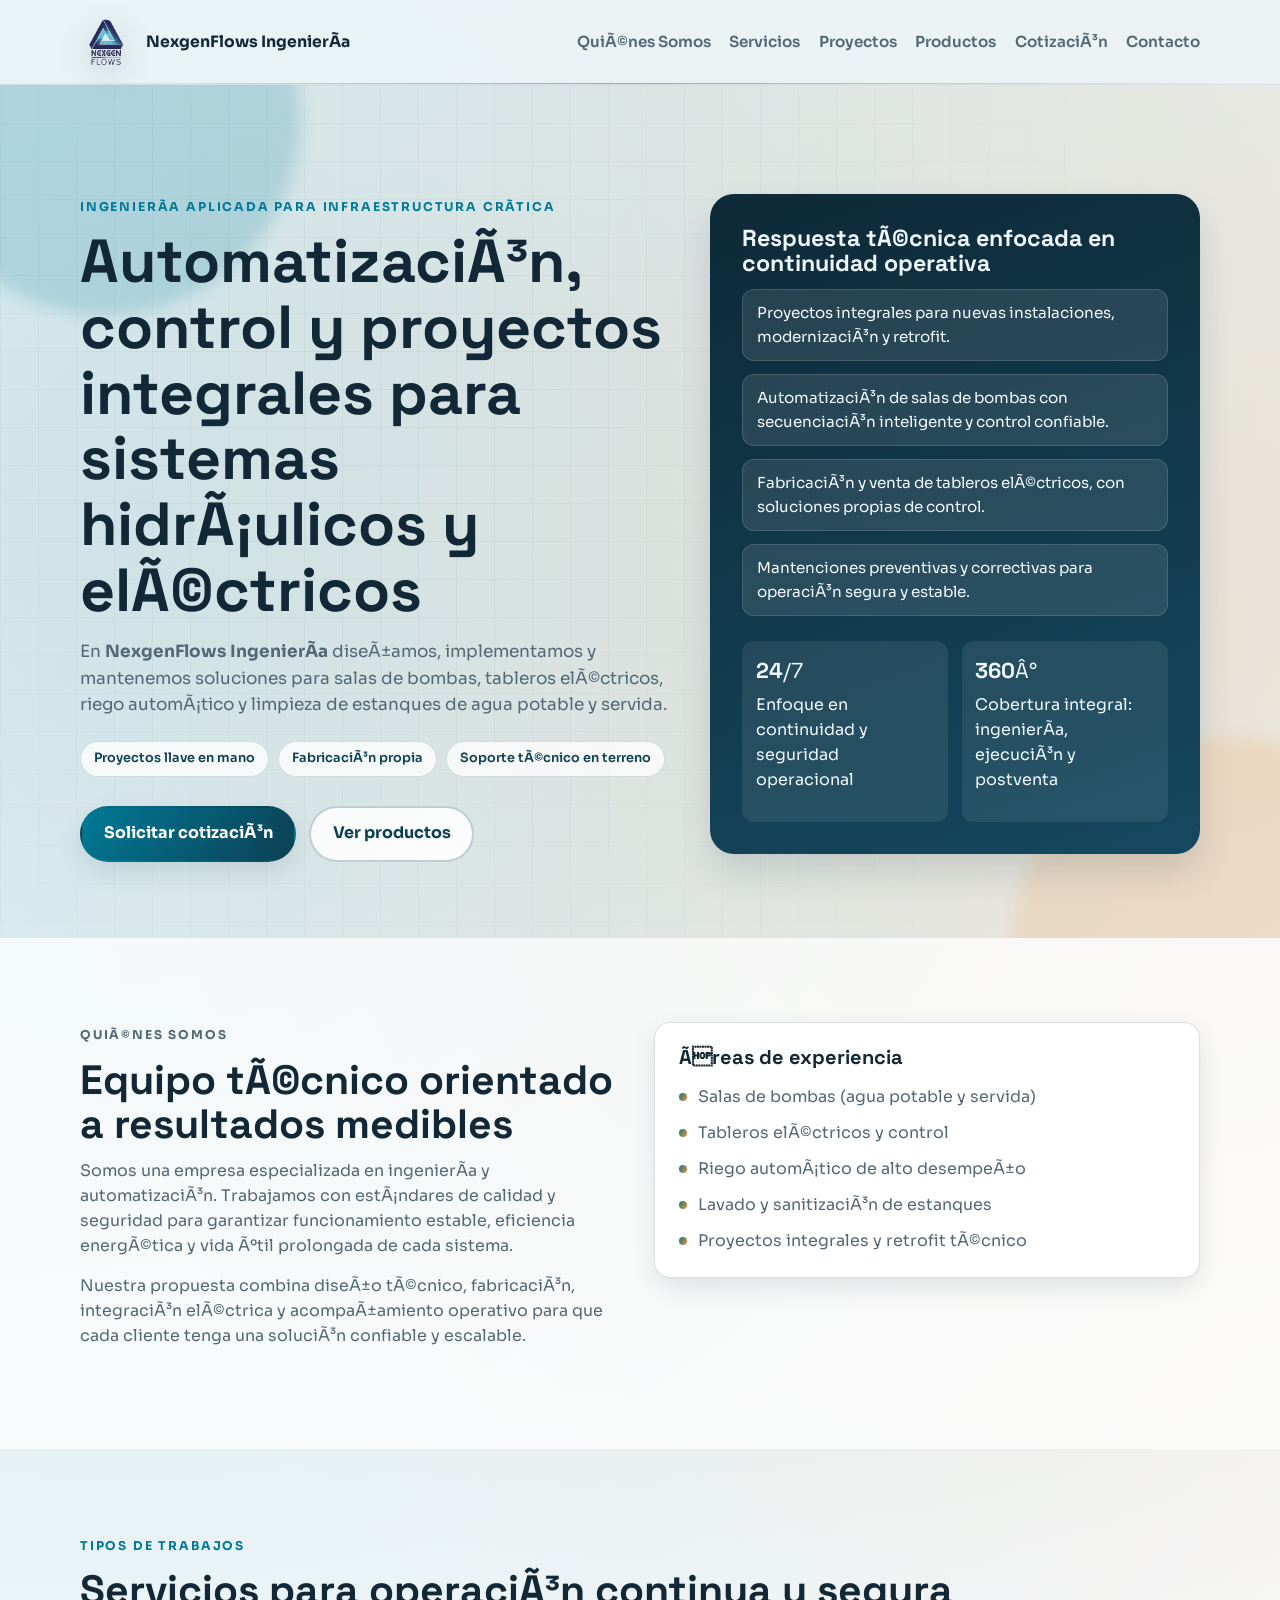
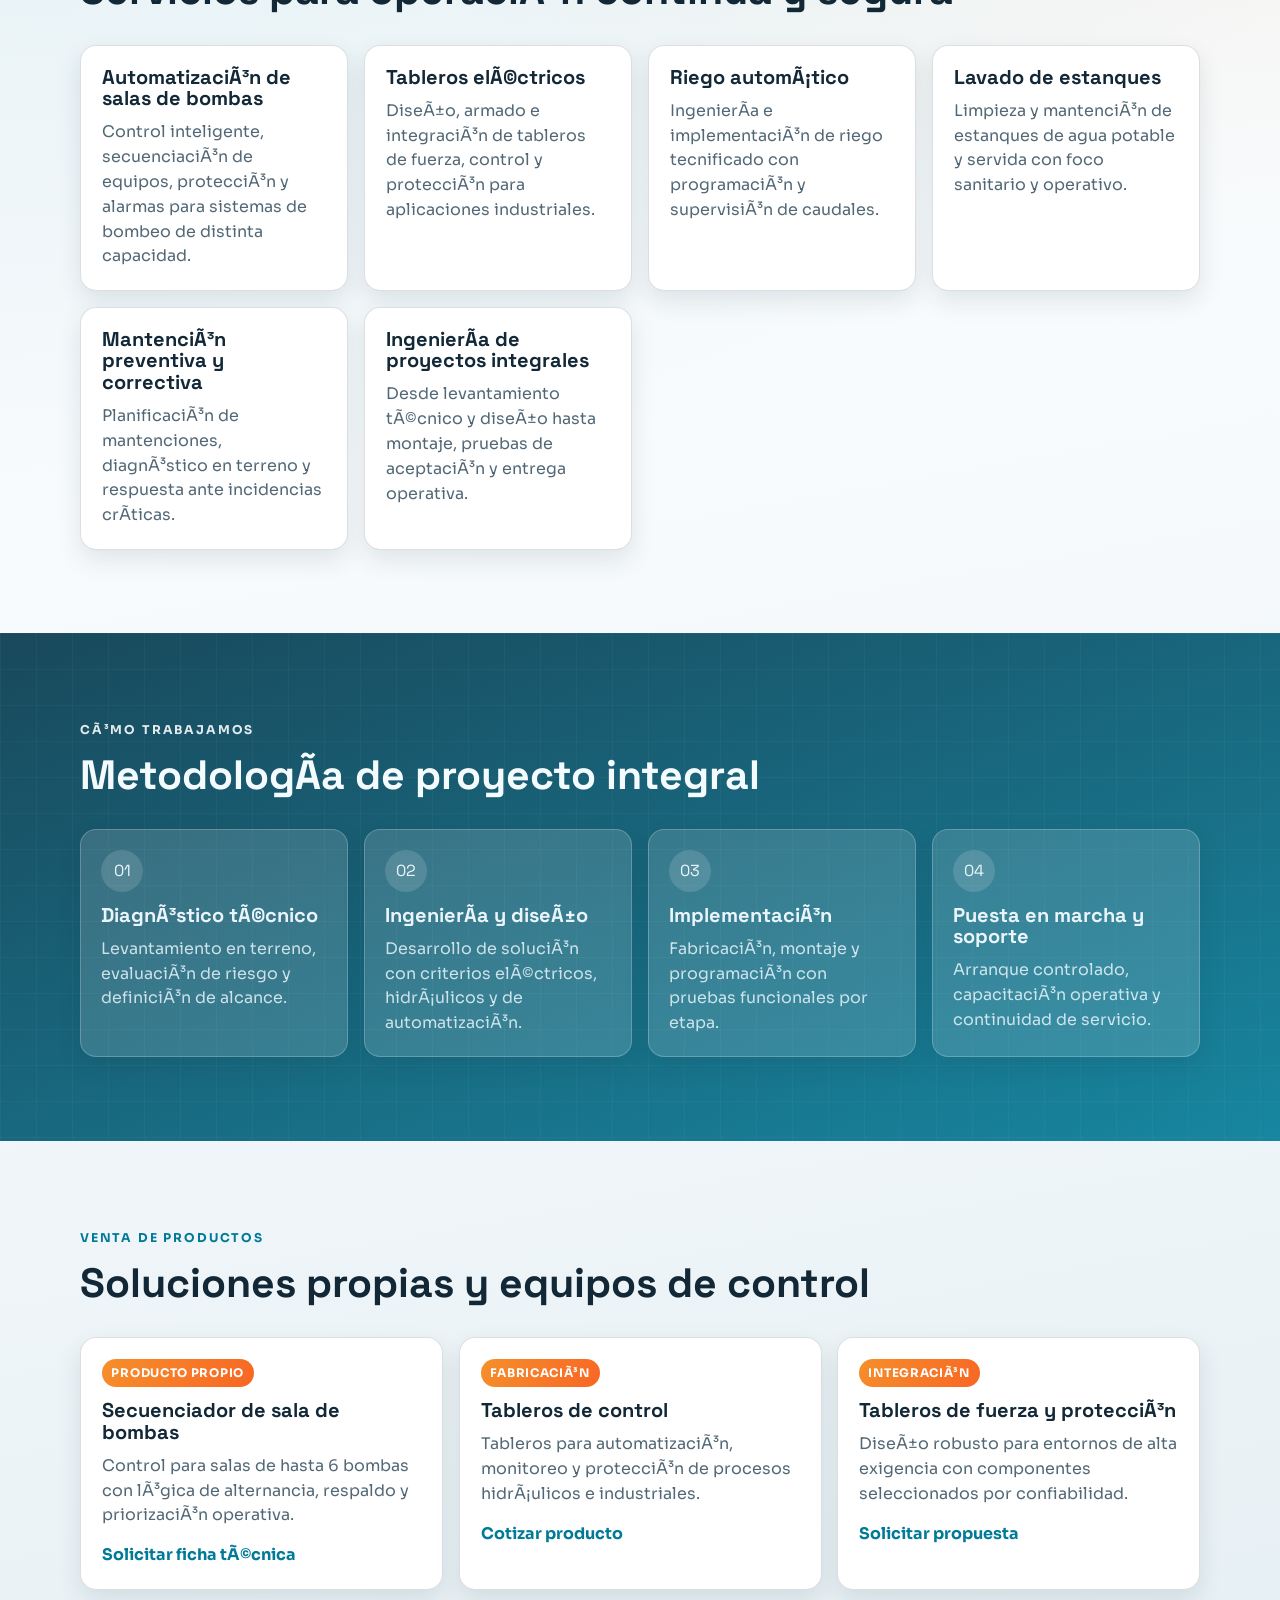
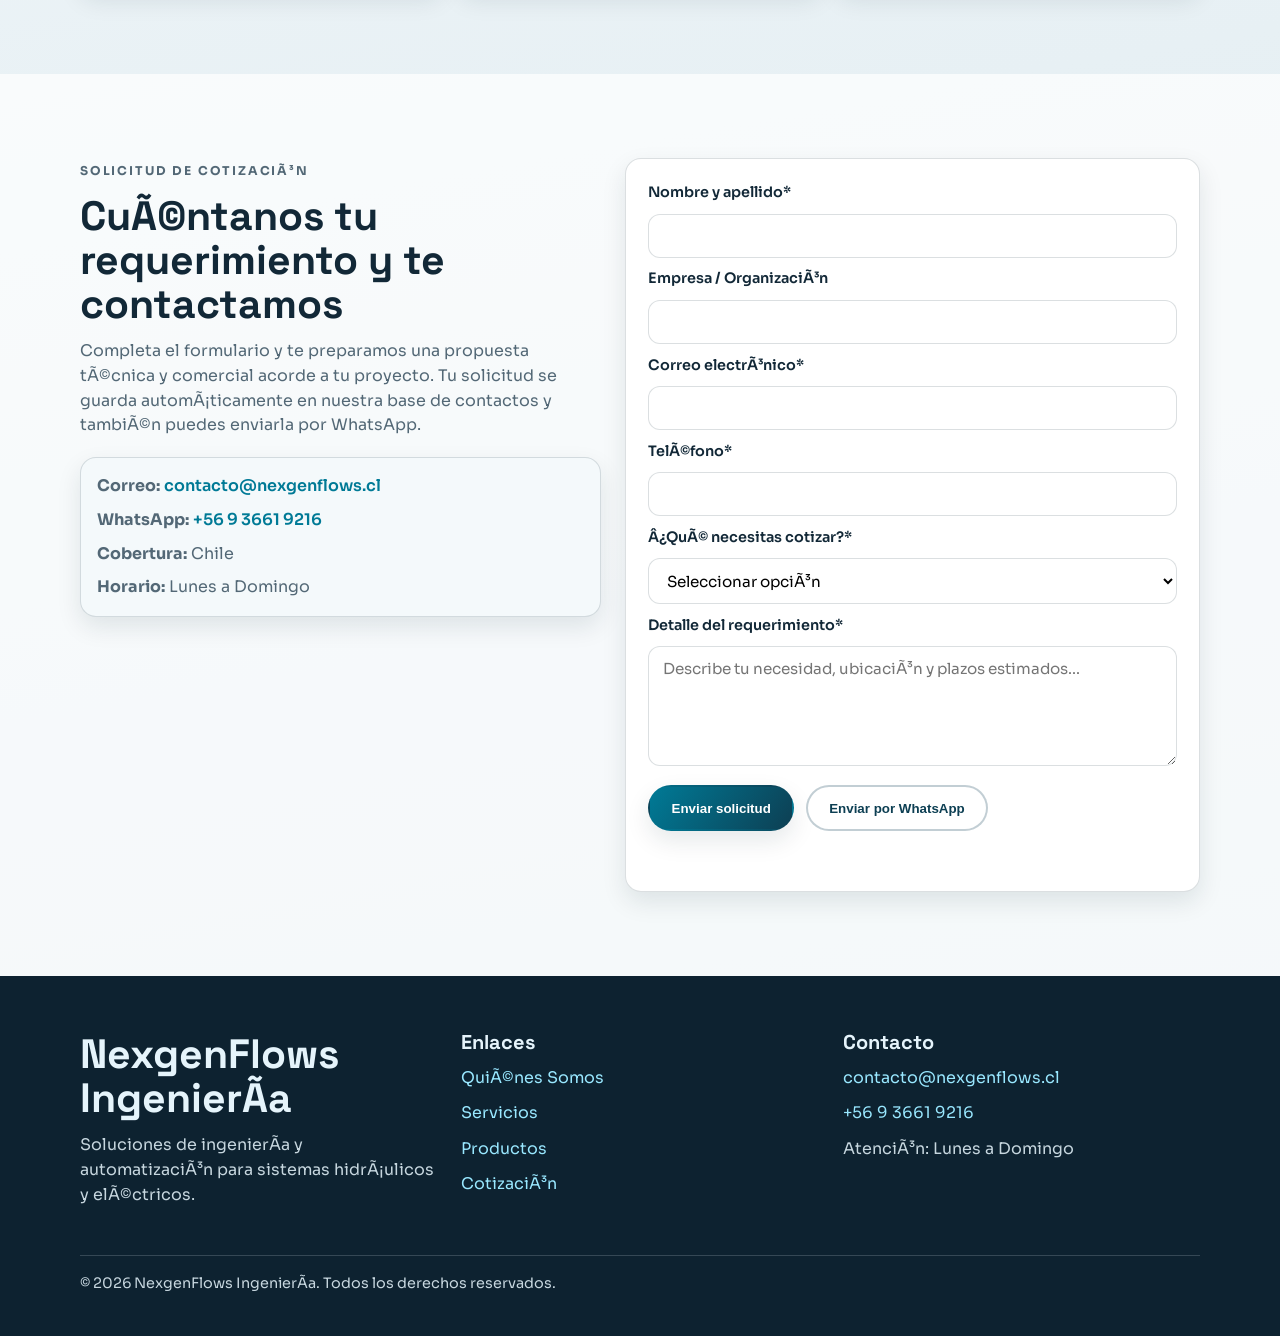
==== commit 51fe0bb2: "feat: refresh favicons from original logo and add 48/96 sizes" ====
--- a/index.html
+++ b/index.html
@@ -3,21 +3,23 @@
 <head>
   <meta charset="UTF-8">
   <meta name="viewport" content="width=device-width, initial-scale=1.0">
-  <meta name="description" content="NexgenFlows Ingeniería: proyectos integrales, automatización, mantenciones de salas de bombas, tableros eléctricos, riego automático y lavado de estanques.">
-  <meta name="keywords" content="ingeniería, automatización, salas de bombas, tableros eléctricos, riego automático, lavado de estanques, secuenciador de bombas">
-  <meta name="author" content="NexgenFlows Ingeniería">
+  <meta name="description" content="NexgenFlows IngenierÃ­a: proyectos integrales, automatizaciÃ³n, mantenciones de salas de bombas, tableros elÃ©ctricos, riego automÃ¡tico y lavado de estanques.">
+  <meta name="keywords" content="ingenierÃ­a, automatizaciÃ³n, salas de bombas, tableros elÃ©ctricos, riego automÃ¡tico, lavado de estanques, secuenciador de bombas">
+  <meta name="author" content="NexgenFlows IngenierÃ­a">
   <meta name="theme-color" content="#0E2937">
   <meta property="og:type" content="website">
-  <meta property="og:title" content="NexgenFlows Ingeniería">
-  <meta property="og:description" content="Ingeniería, automatización y proyectos integrales para sistemas hidráulicos y eléctricos.">
+  <meta property="og:title" content="NexgenFlows IngenierÃ­a">
+  <meta property="og:description" content="IngenierÃ­a, automatizaciÃ³n y proyectos integrales para sistemas hidrÃ¡ulicos y elÃ©ctricos.">
   <meta property="og:url" content="https://www.nexgenflows.cl/">
   <meta property="og:image" content="https://www.nexgenflows.cl/assets/og-image.svg">
   <meta property="twitter:card" content="summary_large_image">
-  <meta property="twitter:title" content="NexgenFlows Ingeniería">
-  <meta property="twitter:description" content="Proyectos integrales, automatización y soluciones técnicas para infraestructura crítica.">
+  <meta property="twitter:title" content="NexgenFlows IngenierÃ­a">
+  <meta property="twitter:description" content="Proyectos integrales, automatizaciÃ³n y soluciones tÃ©cnicas para infraestructura crÃ­tica.">
   <meta property="twitter:image" content="https://www.nexgenflows.cl/assets/og-image.svg">
   <link rel="canonical" href="https://www.nexgenflows.cl/">
   <link rel="icon" type="image/png" sizes="32x32" href="/assets/favicon-32.png">
+  <link rel="icon" type="image/png" sizes="48x48" href="/assets/favicon-48.png">
+  <link rel="icon" type="image/png" sizes="96x96" href="/assets/favicon-96.png">
   <link rel="apple-touch-icon" sizes="180x180" href="/assets/apple-touch-icon.png">
   <link rel="manifest" href="/site.webmanifest">
   <link rel="preconnect" href="https://fonts.googleapis.com">
@@ -27,14 +29,14 @@
   <meta name="robots" content="index,follow,max-image-preview:large,max-snippet:-1,max-video-preview:-1">
   <link rel="alternate" hreflang="es-CL" href="https://www.nexgenflows.cl/">
   <link rel="alternate" hreflang="x-default" href="https://www.nexgenflows.cl/">
-  <title>NexgenFlows Ingeniería | Automatización, Salas de Bombas y Tableros Eléctricos</title>
+  <title>NexgenFlows IngenierÃ­a | AutomatizaciÃ³n, Salas de Bombas y Tableros ElÃ©ctricos</title>
   <script type="application/ld+json">
     {
       "@context": "https://schema.org",
       "@type": "Organization",
-      "name": "NexgenFlows Ingeniería",
+      "name": "NexgenFlows IngenierÃ­a",
       "url": "https://www.nexgenflows.cl/",
-      "logo": "https://www.nexgenflows.cl/assets/logo-nexgenflows-transparent.png",
+      "logo": "https://www.nexgenflows.cl/assets/logo-nexgenflows.jpg",
       "email": "contacto@nexgenflows.cl",
       "telephone": "+56 9 3661 9216",
       "sameAs": []
@@ -44,7 +46,7 @@
     {
       "@context": "https://schema.org",
       "@type": "WebSite",
-      "name": "NexgenFlows Ingeniería",
+      "name": "NexgenFlows IngenierÃ­a",
       "url": "https://www.nexgenflows.cl/",
       "inLanguage": "es-CL"
     }
@@ -57,21 +59,21 @@
   <header class="site-header" id="inicio">
     <div class="container header-wrap">
       <a class="brand" href="#inicio" aria-label="Ir al inicio">
-        <img class="brand-logo" src="assets/logo-nexgenflows-transparent.png" alt="Logo NexgenFlows Ingeniería" loading="eager" decoding="async">
-        <span class="brand-text">NexgenFlows Ingeniería</span>
+        <img class="brand-logo" src="assets/logo-nexgenflows-transparent.png" alt="Logo NexgenFlows IngenierÃ­a" loading="eager" decoding="async">
+        <span class="brand-text">NexgenFlows IngenierÃ­a</span>
       </a>
 
-      <button class="menu-toggle" id="menuToggle" aria-expanded="false" aria-controls="mainNav" aria-label="Abrir menú">
+      <button class="menu-toggle" id="menuToggle" aria-expanded="false" aria-controls="mainNav" aria-label="Abrir menÃº">
         <span></span><span></span><span></span>
       </button>
 
-      <nav id="mainNav" class="main-nav" aria-label="Navegación principal">
+      <nav id="mainNav" class="main-nav" aria-label="NavegaciÃ³n principal">
         <ul class="nav-links">
-          <li><a href="#quienes-somos">Quiénes Somos</a></li>
+          <li><a href="#quienes-somos">QuiÃ©nes Somos</a></li>
           <li><a href="#servicios">Servicios</a></li>
           <li><a href="#proyectos">Proyectos</a></li>
           <li><a href="#productos">Productos</a></li>
-          <li><a href="#cotizacion">Cotización</a></li>
+          <li><a href="#cotizacion">CotizaciÃ³n</a></li>
           <li><a href="#contacto">Contacto</a></li>
         </ul>
       </nav>
@@ -79,35 +81,35 @@
   </header>
 
   <main id="contenido">
-    <section class="hero" aria-label="Presentación principal">
+    <section class="hero" aria-label="PresentaciÃ³n principal">
       <div class="hero-glow hero-glow-a"></div>
       <div class="hero-glow hero-glow-b"></div>
       <div class="container hero-grid">
         <div class="hero-copy reveal">
-          <p class="eyebrow">Ingeniería aplicada para infraestructura crítica</p>
-          <h1>Automatización, control y proyectos integrales para sistemas hidráulicos y eléctricos</h1>
+          <p class="eyebrow">IngenierÃ­a aplicada para infraestructura crÃ­tica</p>
+          <h1>AutomatizaciÃ³n, control y proyectos integrales para sistemas hidrÃ¡ulicos y elÃ©ctricos</h1>
           <p class="lead">
-            En <strong>NexgenFlows Ingeniería</strong> diseñamos, implementamos y mantenemos soluciones para salas de bombas,
-            tableros eléctricos, riego automático y limpieza de estanques de agua potable y servida.
+            En <strong>NexgenFlows IngenierÃ­a</strong> diseÃ±amos, implementamos y mantenemos soluciones para salas de bombas,
+            tableros elÃ©ctricos, riego automÃ¡tico y limpieza de estanques de agua potable y servida.
           </p>
           <ul class="hero-badges" aria-label="Fortalezas de la empresa">
             <li>Proyectos llave en mano</li>
-            <li>Fabricación propia</li>
-            <li>Soporte técnico en terreno</li>
+            <li>FabricaciÃ³n propia</li>
+            <li>Soporte tÃ©cnico en terreno</li>
           </ul>
           <div class="hero-actions">
-            <a class="btn btn-primary" href="#cotizacion">Solicitar cotización</a>
+            <a class="btn btn-primary" href="#cotizacion">Solicitar cotizaciÃ³n</a>
             <a class="btn btn-outline" href="#productos">Ver productos</a>
           </div>
         </div>
 
         <div class="hero-panel reveal" data-tilt>
-          <h2>Respuesta técnica enfocada en continuidad operativa</h2>
+          <h2>Respuesta tÃ©cnica enfocada en continuidad operativa</h2>
           <ul class="feature-list">
-            <li>Proyectos integrales para nuevas instalaciones, modernización y retrofit.</li>
-            <li>Automatización de salas de bombas con secuenciación inteligente y control confiable.</li>
-            <li>Fabricación y venta de tableros eléctricos, con soluciones propias de control.</li>
-            <li>Mantenciones preventivas y correctivas para operación segura y estable.</li>
+            <li>Proyectos integrales para nuevas instalaciones, modernizaciÃ³n y retrofit.</li>
+            <li>AutomatizaciÃ³n de salas de bombas con secuenciaciÃ³n inteligente y control confiable.</li>
+            <li>FabricaciÃ³n y venta de tableros elÃ©ctricos, con soluciones propias de control.</li>
+            <li>Mantenciones preventivas y correctivas para operaciÃ³n segura y estable.</li>
           </ul>
           <div class="hero-stats">
             <article>
@@ -115,8 +117,8 @@
               <p>Enfoque en continuidad y seguridad operacional</p>
             </article>
             <article>
-              <span><strong class="counter" data-count="360">360</strong>°</span>
-              <p>Cobertura integral: ingeniería, ejecución y postventa</p>
+              <span><strong class="counter" data-count="360">360</strong>Â°</span>
+              <p>Cobertura integral: ingenierÃ­a, ejecuciÃ³n y postventa</p>
             </article>
           </div>
         </div>
@@ -126,26 +128,26 @@
     <section id="quienes-somos" class="section section-light">
       <div class="container grid-two">
         <div class="section-copy reveal">
-          <p class="eyebrow">Quiénes Somos</p>
-          <h2>Equipo técnico orientado a resultados medibles</h2>
+          <p class="eyebrow">QuiÃ©nes Somos</p>
+          <h2>Equipo tÃ©cnico orientado a resultados medibles</h2>
           <p>
-            Somos una empresa especializada en ingeniería y automatización. Trabajamos con estándares de calidad y
-            seguridad para garantizar funcionamiento estable, eficiencia energética y vida útil prolongada de cada sistema.
+            Somos una empresa especializada en ingenierÃ­a y automatizaciÃ³n. Trabajamos con estÃ¡ndares de calidad y
+            seguridad para garantizar funcionamiento estable, eficiencia energÃ©tica y vida Ãºtil prolongada de cada sistema.
           </p>
           <p>
-            Nuestra propuesta combina diseño técnico, fabricación, integración eléctrica y acompañamiento operativo para que
-            cada cliente tenga una solución confiable y escalable.
+            Nuestra propuesta combina diseÃ±o tÃ©cnico, fabricaciÃ³n, integraciÃ³n elÃ©ctrica y acompaÃ±amiento operativo para que
+            cada cliente tenga una soluciÃ³n confiable y escalable.
           </p>
         </div>
 
         <aside class="info-card reveal tilt-card" data-tilt>
-          <h3>Áreas de experiencia</h3>
+          <h3>Ãreas de experiencia</h3>
           <ul>
             <li>Salas de bombas (agua potable y servida)</li>
-            <li>Tableros eléctricos y control</li>
-            <li>Riego automático de alto desempeño</li>
-            <li>Lavado y sanitización de estanques</li>
-            <li>Proyectos integrales y retrofit técnico</li>
+            <li>Tableros elÃ©ctricos y control</li>
+            <li>Riego automÃ¡tico de alto desempeÃ±o</li>
+            <li>Lavado y sanitizaciÃ³n de estanques</li>
+            <li>Proyectos integrales y retrofit tÃ©cnico</li>
           </ul>
         </aside>
       </div>
@@ -155,32 +157,32 @@
       <div class="container">
         <div class="section-head reveal">
           <p class="eyebrow">Tipos de trabajos</p>
-          <h2>Servicios para operación continua y segura</h2>
+          <h2>Servicios para operaciÃ³n continua y segura</h2>
         </div>
         <div class="card-grid">
           <article class="service-card reveal tilt-card" data-tilt>
-            <h3>Automatización de salas de bombas</h3>
-            <p>Control inteligente, secuenciación de equipos, protección y alarmas para sistemas de bombeo de distinta capacidad.</p>
-          </article>
-          <article class="service-card reveal tilt-card" data-tilt>
-            <h3>Tableros eléctricos</h3>
-            <p>Diseño, armado e integración de tableros de fuerza, control y protección para aplicaciones industriales.</p>
-          </article>
-          <article class="service-card reveal tilt-card" data-tilt>
-            <h3>Riego automático</h3>
-            <p>Ingeniería e implementación de riego tecnificado con programación y supervisión de caudales.</p>
+            <h3>AutomatizaciÃ³n de salas de bombas</h3>
+            <p>Control inteligente, secuenciaciÃ³n de equipos, protecciÃ³n y alarmas para sistemas de bombeo de distinta capacidad.</p>
+          </article>
+          <article class="service-card reveal tilt-card" data-tilt>
+            <h3>Tableros elÃ©ctricos</h3>
+            <p>DiseÃ±o, armado e integraciÃ³n de tableros de fuerza, control y protecciÃ³n para aplicaciones industriales.</p>
+          </article>
+          <article class="service-card reveal tilt-card" data-tilt>
+            <h3>Riego automÃ¡tico</h3>
+            <p>IngenierÃ­a e implementaciÃ³n de riego tecnificado con programaciÃ³n y supervisiÃ³n de caudales.</p>
           </article>
           <article class="service-card reveal tilt-card" data-tilt>
             <h3>Lavado de estanques</h3>
-            <p>Limpieza y mantención de estanques de agua potable y servida con foco sanitario y operativo.</p>
-          </article>
-          <article class="service-card reveal tilt-card" data-tilt>
-            <h3>Mantención preventiva y correctiva</h3>
-            <p>Planificación de mantenciones, diagnóstico en terreno y respuesta ante incidencias críticas.</p>
-          </article>
-          <article class="service-card reveal tilt-card" data-tilt>
-            <h3>Ingeniería de proyectos integrales</h3>
-            <p>Desde levantamiento técnico y diseño hasta montaje, pruebas de aceptación y entrega operativa.</p>
+            <p>Limpieza y mantenciÃ³n de estanques de agua potable y servida con foco sanitario y operativo.</p>
+          </article>
+          <article class="service-card reveal tilt-card" data-tilt>
+            <h3>MantenciÃ³n preventiva y correctiva</h3>
+            <p>PlanificaciÃ³n de mantenciones, diagnÃ³stico en terreno y respuesta ante incidencias crÃ­ticas.</p>
+          </article>
+          <article class="service-card reveal tilt-card" data-tilt>
+            <h3>IngenierÃ­a de proyectos integrales</h3>
+            <p>Desde levantamiento tÃ©cnico y diseÃ±o hasta montaje, pruebas de aceptaciÃ³n y entrega operativa.</p>
           </article>
         </div>
       </div>
@@ -189,29 +191,29 @@
     <section id="proyectos" class="section section-band">
       <div class="container">
         <div class="section-head reveal">
-          <p class="eyebrow">Cómo trabajamos</p>
-          <h2>Metodología de proyecto integral</h2>
+          <p class="eyebrow">CÃ³mo trabajamos</p>
+          <h2>MetodologÃ­a de proyecto integral</h2>
         </div>
         <div class="steps">
           <article class="step reveal tilt-card" data-tilt>
             <span>01</span>
-            <h3>Diagnóstico técnico</h3>
-            <p>Levantamiento en terreno, evaluación de riesgo y definición de alcance.</p>
+            <h3>DiagnÃ³stico tÃ©cnico</h3>
+            <p>Levantamiento en terreno, evaluaciÃ³n de riesgo y definiciÃ³n de alcance.</p>
           </article>
           <article class="step reveal tilt-card" data-tilt>
             <span>02</span>
-            <h3>Ingeniería y diseño</h3>
-            <p>Desarrollo de solución con criterios eléctricos, hidráulicos y de automatización.</p>
+            <h3>IngenierÃ­a y diseÃ±o</h3>
+            <p>Desarrollo de soluciÃ³n con criterios elÃ©ctricos, hidrÃ¡ulicos y de automatizaciÃ³n.</p>
           </article>
           <article class="step reveal tilt-card" data-tilt>
             <span>03</span>
-            <h3>Implementación</h3>
-            <p>Fabricación, montaje y programación con pruebas funcionales por etapa.</p>
+            <h3>ImplementaciÃ³n</h3>
+            <p>FabricaciÃ³n, montaje y programaciÃ³n con pruebas funcionales por etapa.</p>
           </article>
           <article class="step reveal tilt-card" data-tilt>
             <span>04</span>
             <h3>Puesta en marcha y soporte</h3>
-            <p>Arranque controlado, capacitación operativa y continuidad de servicio.</p>
+            <p>Arranque controlado, capacitaciÃ³n operativa y continuidad de servicio.</p>
           </article>
         </div>
       </div>
@@ -227,19 +229,19 @@
           <article class="product-card reveal tilt-card" data-tilt>
             <div class="product-tag">Producto propio</div>
             <h3>Secuenciador de sala de bombas</h3>
-            <p>Control para salas de hasta 6 bombas con lógica de alternancia, respaldo y priorización operativa.</p>
-            <a href="#cotizacion" class="text-link">Solicitar ficha técnica</a>
+            <p>Control para salas de hasta 6 bombas con lÃ³gica de alternancia, respaldo y priorizaciÃ³n operativa.</p>
+            <a href="#cotizacion" class="text-link">Solicitar ficha tÃ©cnica</a>
           </article>
           <article class="product-card reveal tilt-card" data-tilt>
-            <div class="product-tag">Fabricación</div>
+            <div class="product-tag">FabricaciÃ³n</div>
             <h3>Tableros de control</h3>
-            <p>Tableros para automatización, monitoreo y protección de procesos hidráulicos e industriales.</p>
+            <p>Tableros para automatizaciÃ³n, monitoreo y protecciÃ³n de procesos hidrÃ¡ulicos e industriales.</p>
             <a href="#cotizacion" class="text-link">Cotizar producto</a>
           </article>
           <article class="product-card reveal tilt-card" data-tilt>
-            <div class="product-tag">Integración</div>
-            <h3>Tableros de fuerza y protección</h3>
-            <p>Diseño robusto para entornos de alta exigencia con componentes seleccionados por confiabilidad.</p>
+            <div class="product-tag">IntegraciÃ³n</div>
+            <h3>Tableros de fuerza y protecciÃ³n</h3>
+            <p>DiseÃ±o robusto para entornos de alta exigencia con componentes seleccionados por confiabilidad.</p>
             <a href="#cotizacion" class="text-link">Solicitar propuesta</a>
           </article>
         </div>
@@ -249,11 +251,11 @@
     <section id="cotizacion" class="section section-light">
       <div class="container quote-layout">
         <div class="section-copy reveal">
-          <p class="eyebrow">Solicitud de cotización</p>
-          <h2>Cuéntanos tu requerimiento y te contactamos</h2>
+          <p class="eyebrow">Solicitud de cotizaciÃ³n</p>
+          <h2>CuÃ©ntanos tu requerimiento y te contactamos</h2>
           <p>
-            Completa el formulario y te preparamos una propuesta técnica y comercial acorde a tu proyecto.
-            Tu solicitud se guarda automáticamente en nuestra base de contactos y también puedes enviarla por WhatsApp.
+            Completa el formulario y te preparamos una propuesta tÃ©cnica y comercial acorde a tu proyecto.
+            Tu solicitud se guarda automÃ¡ticamente en nuestra base de contactos y tambiÃ©n puedes enviarla por WhatsApp.
           </p>
           <div class="contact-card">
             <p><strong>Correo:</strong> <a id="contactEmailLink" href="mailto:contacto@nexgenflows.cl">contacto@nexgenflows.cl</a></p>
@@ -267,21 +269,21 @@
           <label for="nombre">Nombre y apellido*</label>
           <input id="nombre" name="nombre" type="text" required>
 
-          <label for="empresa">Empresa / Organización</label>
+          <label for="empresa">Empresa / OrganizaciÃ³n</label>
           <input id="empresa" name="empresa" type="text">
 
-          <label for="correo">Correo electrónico*</label>
+          <label for="correo">Correo electrÃ³nico*</label>
           <input id="correo" name="correo" type="email" required>
 
-          <label for="telefono">Teléfono*</label>
+          <label for="telefono">TelÃ©fono*</label>
           <input id="telefono" name="telefono" type="tel" required>
 
-          <label for="tipo">¿Qué necesitas cotizar?*</label>
+          <label for="tipo">Â¿QuÃ© necesitas cotizar?*</label>
           <select id="tipo" name="tipo" required>
-            <option value="">Seleccionar opción</option>
-            <option>Automatización de sala de bombas</option>
-            <option>Tablero eléctrico</option>
-            <option>Riego automático</option>
+            <option value="">Seleccionar opciÃ³n</option>
+            <option>AutomatizaciÃ³n de sala de bombas</option>
+            <option>Tablero elÃ©ctrico</option>
+            <option>Riego automÃ¡tico</option>
             <option>Lavado de estanques</option>
             <option>Secuenciador hasta 6 bombas</option>
             <option>Proyecto integral</option>
@@ -289,7 +291,7 @@
           </select>
 
           <label for="mensaje">Detalle del requerimiento*</label>
-          <textarea id="mensaje" name="mensaje" rows="5" required placeholder="Describe tu necesidad, ubicación y plazos estimados..."></textarea>
+          <textarea id="mensaje" name="mensaje" rows="5" minlength="8" required placeholder="Describe tu necesidad, ubicaciÃ³n y plazos estimados..."></textarea>
 
           <div class="hp-field" aria-hidden="true">
             <label for="website">Sitio web</label>
@@ -309,16 +311,16 @@
   <footer id="contacto" class="site-footer">
     <div class="container footer-grid">
       <div>
-        <h2>NexgenFlows Ingeniería</h2>
-        <p>Soluciones de ingeniería y automatización para sistemas hidráulicos y eléctricos.</p>
+        <h2>NexgenFlows IngenierÃ­a</h2>
+        <p>Soluciones de ingenierÃ­a y automatizaciÃ³n para sistemas hidrÃ¡ulicos y elÃ©ctricos.</p>
       </div>
       <div>
         <h3>Enlaces</h3>
         <ul>
-          <li><a href="#quienes-somos">Quiénes Somos</a></li>
+          <li><a href="#quienes-somos">QuiÃ©nes Somos</a></li>
           <li><a href="#servicios">Servicios</a></li>
           <li><a href="#productos">Productos</a></li>
-          <li><a href="#cotizacion">Cotización</a></li>
+          <li><a href="#cotizacion">CotizaciÃ³n</a></li>
         </ul>
       </div>
       <div>
@@ -326,12 +328,12 @@
         <ul>
           <li><a id="footerEmail" href="mailto:contacto@nexgenflows.cl">contacto@nexgenflows.cl</a></li>
           <li><a id="footerWhatsapp" href="https://wa.me/56936619216" target="_blank" rel="noopener noreferrer">+56 9 3661 9216</a></li>
-          <li>Atención: Lunes a Domingo</li>
+          <li>AtenciÃ³n: Lunes a Domingo</li>
         </ul>
       </div>
     </div>
     <div class="container footer-bottom">
-      <p>&copy; <span id="year"></span> NexgenFlows Ingeniería. Todos los derechos reservados.</p>
+      <p>&copy; <span id="year"></span> NexgenFlows IngenierÃ­a. Todos los derechos reservados.</p>
     </div>
   </footer>
 
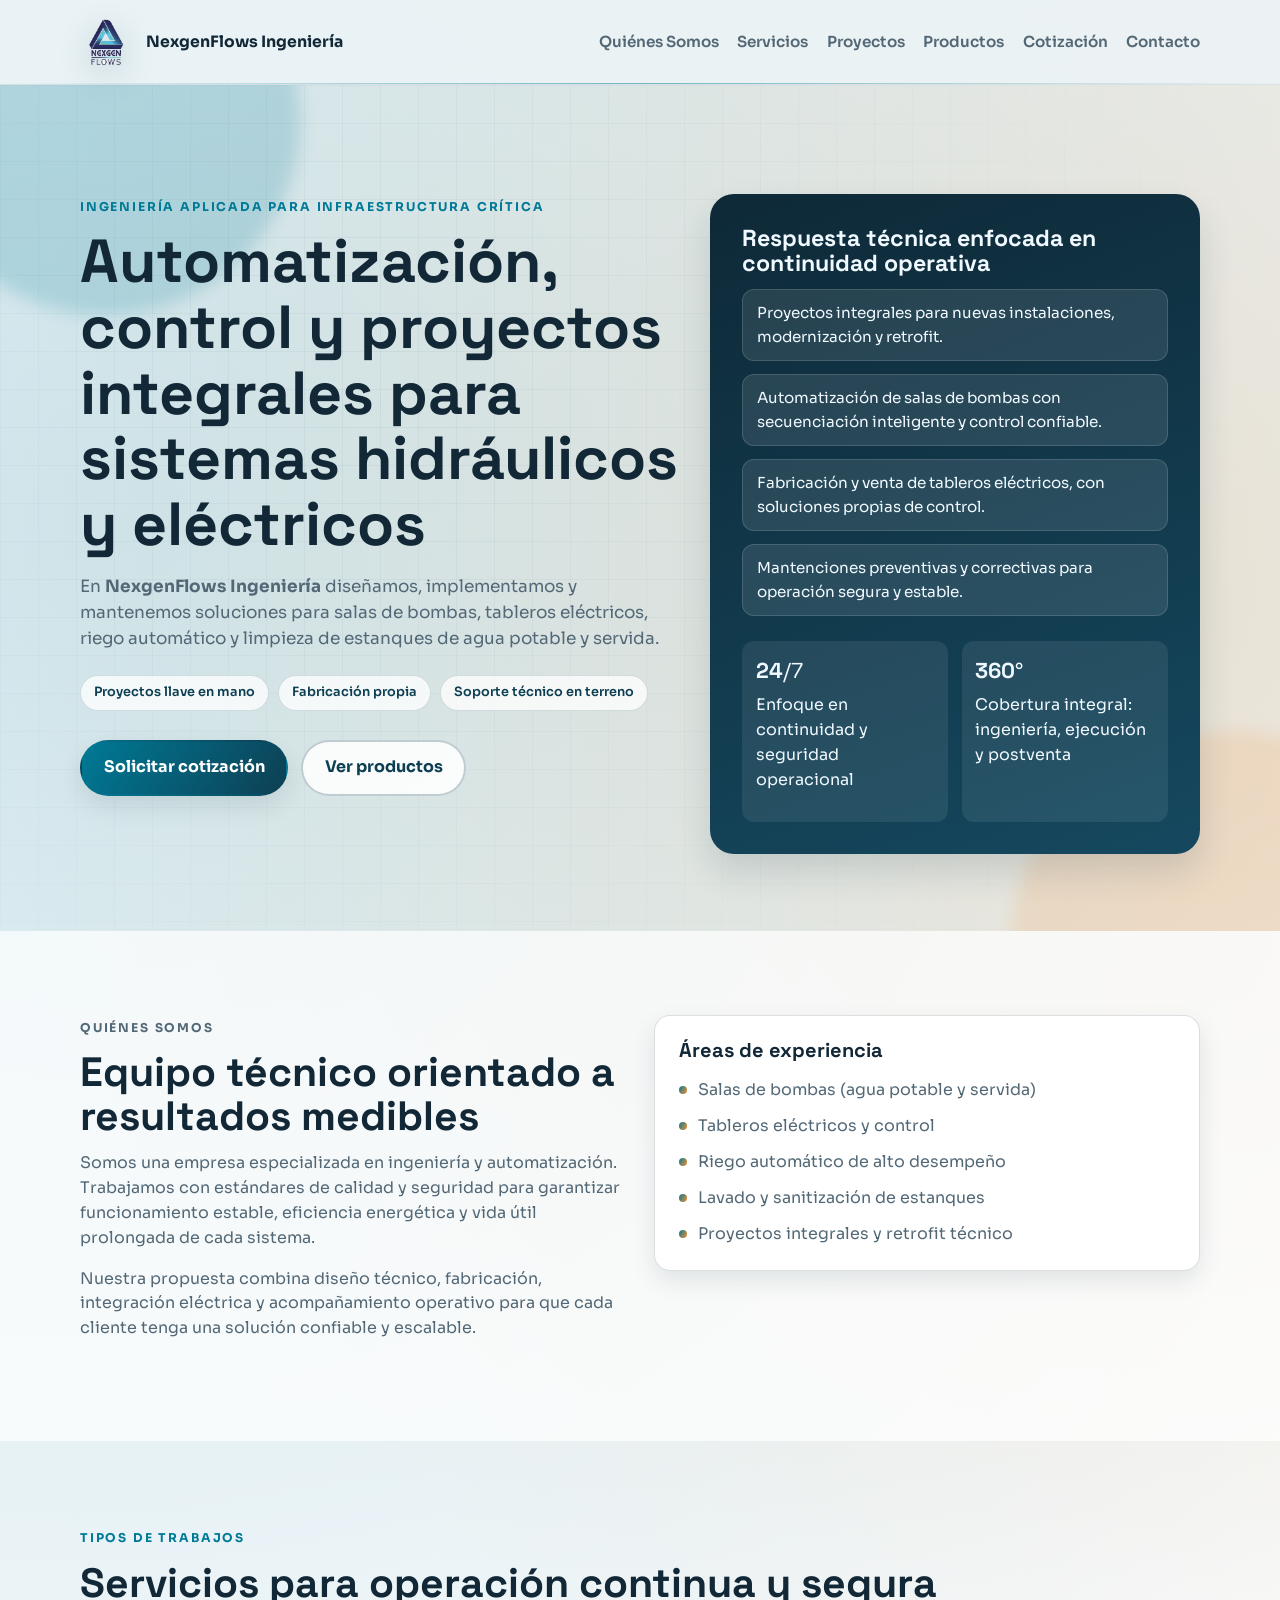
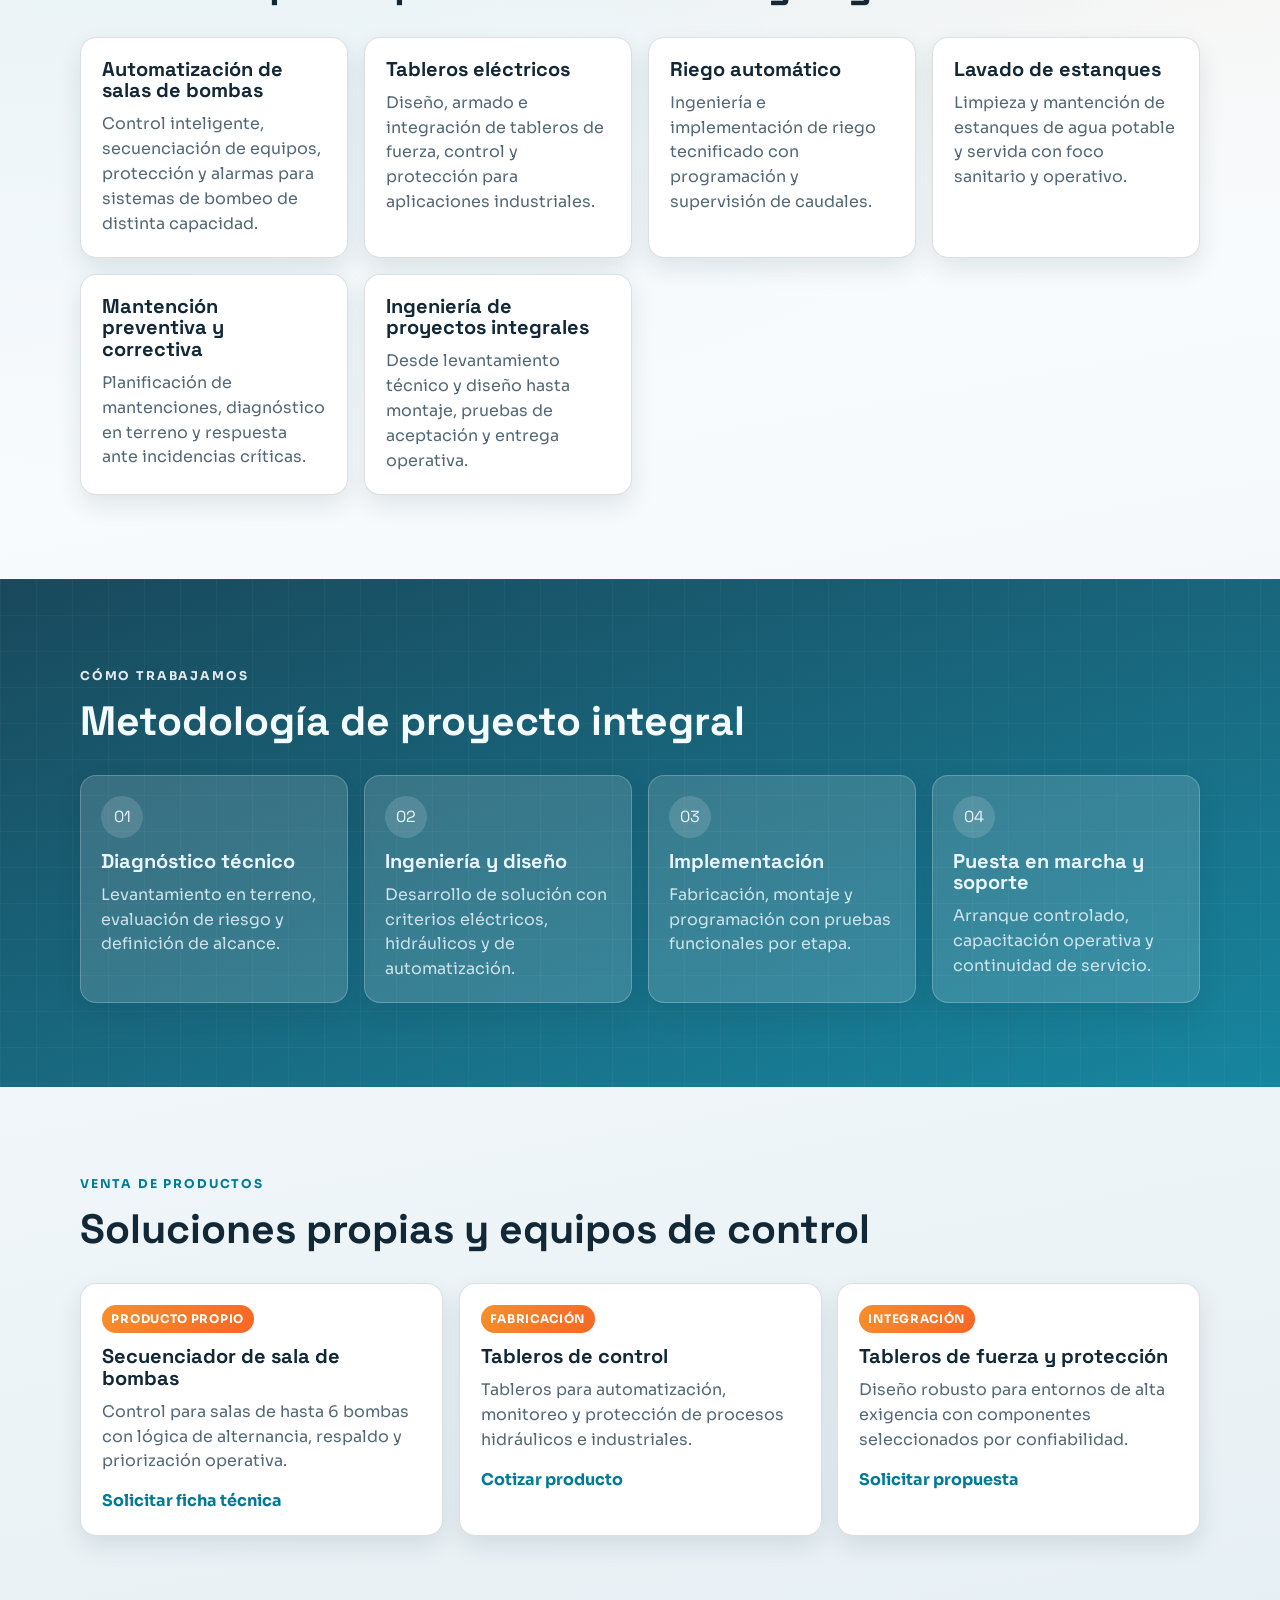
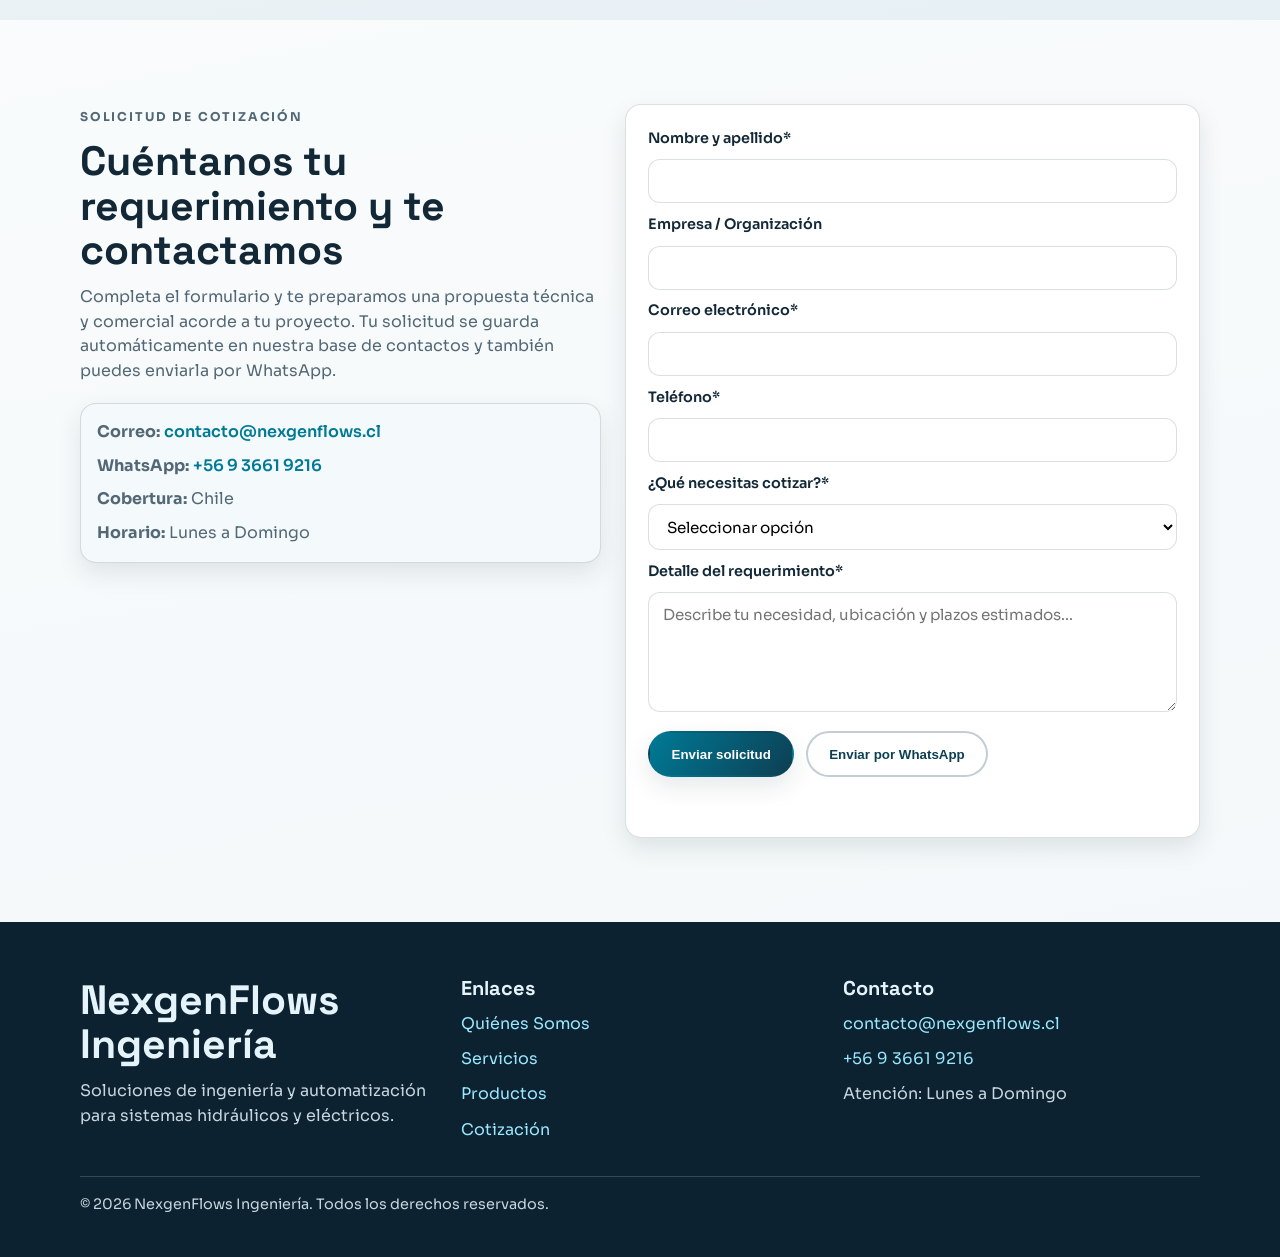
==== commit a907b7cb: "fix: restore utf-8 accents in index content" ====
--- a/index.html
+++ b/index.html
@@ -3,18 +3,18 @@
 <head>
   <meta charset="UTF-8">
   <meta name="viewport" content="width=device-width, initial-scale=1.0">
-  <meta name="description" content="NexgenFlows IngenierÃ­a: proyectos integrales, automatizaciÃ³n, mantenciones de salas de bombas, tableros elÃ©ctricos, riego automÃ¡tico y lavado de estanques.">
-  <meta name="keywords" content="ingenierÃ­a, automatizaciÃ³n, salas de bombas, tableros elÃ©ctricos, riego automÃ¡tico, lavado de estanques, secuenciador de bombas">
-  <meta name="author" content="NexgenFlows IngenierÃ­a">
+  <meta name="description" content="NexgenFlows Ingeniería: proyectos integrales, automatización, mantenciones de salas de bombas, tableros eléctricos, riego automático y lavado de estanques.">
+  <meta name="keywords" content="ingeniería, automatización, salas de bombas, tableros eléctricos, riego automático, lavado de estanques, secuenciador de bombas">
+  <meta name="author" content="NexgenFlows Ingeniería">
   <meta name="theme-color" content="#0E2937">
   <meta property="og:type" content="website">
-  <meta property="og:title" content="NexgenFlows IngenierÃ­a">
-  <meta property="og:description" content="IngenierÃ­a, automatizaciÃ³n y proyectos integrales para sistemas hidrÃ¡ulicos y elÃ©ctricos.">
+  <meta property="og:title" content="NexgenFlows Ingeniería">
+  <meta property="og:description" content="Ingeniería, automatización y proyectos integrales para sistemas hidráulicos y eléctricos.">
   <meta property="og:url" content="https://www.nexgenflows.cl/">
   <meta property="og:image" content="https://www.nexgenflows.cl/assets/og-image.svg">
   <meta property="twitter:card" content="summary_large_image">
-  <meta property="twitter:title" content="NexgenFlows IngenierÃ­a">
-  <meta property="twitter:description" content="Proyectos integrales, automatizaciÃ³n y soluciones tÃ©cnicas para infraestructura crÃ­tica.">
+  <meta property="twitter:title" content="NexgenFlows Ingeniería">
+  <meta property="twitter:description" content="Proyectos integrales, automatización y soluciones técnicas para infraestructura crítica.">
   <meta property="twitter:image" content="https://www.nexgenflows.cl/assets/og-image.svg">
   <link rel="canonical" href="https://www.nexgenflows.cl/">
   <link rel="icon" type="image/png" sizes="32x32" href="/assets/favicon-32.png">
@@ -29,12 +29,12 @@
   <meta name="robots" content="index,follow,max-image-preview:large,max-snippet:-1,max-video-preview:-1">
   <link rel="alternate" hreflang="es-CL" href="https://www.nexgenflows.cl/">
   <link rel="alternate" hreflang="x-default" href="https://www.nexgenflows.cl/">
-  <title>NexgenFlows IngenierÃ­a | AutomatizaciÃ³n, Salas de Bombas y Tableros ElÃ©ctricos</title>
+  <title>NexgenFlows Ingeniería | Automatización, Salas de Bombas y Tableros Eléctricos</title>
   <script type="application/ld+json">
     {
       "@context": "https://schema.org",
       "@type": "Organization",
-      "name": "NexgenFlows IngenierÃ­a",
+      "name": "NexgenFlows Ingeniería",
       "url": "https://www.nexgenflows.cl/",
       "logo": "https://www.nexgenflows.cl/assets/logo-nexgenflows.jpg",
       "email": "contacto@nexgenflows.cl",
@@ -46,7 +46,7 @@
     {
       "@context": "https://schema.org",
       "@type": "WebSite",
-      "name": "NexgenFlows IngenierÃ­a",
+      "name": "NexgenFlows Ingeniería",
       "url": "https://www.nexgenflows.cl/",
       "inLanguage": "es-CL"
     }
@@ -59,21 +59,21 @@
   <header class="site-header" id="inicio">
     <div class="container header-wrap">
       <a class="brand" href="#inicio" aria-label="Ir al inicio">
-        <img class="brand-logo" src="assets/logo-nexgenflows-transparent.png" alt="Logo NexgenFlows IngenierÃ­a" loading="eager" decoding="async">
-        <span class="brand-text">NexgenFlows IngenierÃ­a</span>
+        <img class="brand-logo" src="assets/logo-nexgenflows-transparent.png" alt="Logo NexgenFlows Ingeniería" loading="eager" decoding="async">
+        <span class="brand-text">NexgenFlows Ingeniería</span>
       </a>
 
-      <button class="menu-toggle" id="menuToggle" aria-expanded="false" aria-controls="mainNav" aria-label="Abrir menÃº">
+      <button class="menu-toggle" id="menuToggle" aria-expanded="false" aria-controls="mainNav" aria-label="Abrir menú">
         <span></span><span></span><span></span>
       </button>
 
-      <nav id="mainNav" class="main-nav" aria-label="NavegaciÃ³n principal">
+      <nav id="mainNav" class="main-nav" aria-label="Navegación principal">
         <ul class="nav-links">
-          <li><a href="#quienes-somos">QuiÃ©nes Somos</a></li>
+          <li><a href="#quienes-somos">Quiénes Somos</a></li>
           <li><a href="#servicios">Servicios</a></li>
           <li><a href="#proyectos">Proyectos</a></li>
           <li><a href="#productos">Productos</a></li>
-          <li><a href="#cotizacion">CotizaciÃ³n</a></li>
+          <li><a href="#cotizacion">Cotización</a></li>
           <li><a href="#contacto">Contacto</a></li>
         </ul>
       </nav>
@@ -81,35 +81,35 @@
   </header>
 
   <main id="contenido">
-    <section class="hero" aria-label="PresentaciÃ³n principal">
+    <section class="hero" aria-label="Presentación principal">
       <div class="hero-glow hero-glow-a"></div>
       <div class="hero-glow hero-glow-b"></div>
       <div class="container hero-grid">
         <div class="hero-copy reveal">
-          <p class="eyebrow">IngenierÃ­a aplicada para infraestructura crÃ­tica</p>
-          <h1>AutomatizaciÃ³n, control y proyectos integrales para sistemas hidrÃ¡ulicos y elÃ©ctricos</h1>
+          <p class="eyebrow">Ingeniería aplicada para infraestructura crítica</p>
+          <h1>Automatización, control y proyectos integrales para sistemas hidráulicos y eléctricos</h1>
           <p class="lead">
-            En <strong>NexgenFlows IngenierÃ­a</strong> diseÃ±amos, implementamos y mantenemos soluciones para salas de bombas,
-            tableros elÃ©ctricos, riego automÃ¡tico y limpieza de estanques de agua potable y servida.
+            En <strong>NexgenFlows Ingeniería</strong> diseñamos, implementamos y mantenemos soluciones para salas de bombas,
+            tableros eléctricos, riego automático y limpieza de estanques de agua potable y servida.
           </p>
           <ul class="hero-badges" aria-label="Fortalezas de la empresa">
             <li>Proyectos llave en mano</li>
-            <li>FabricaciÃ³n propia</li>
-            <li>Soporte tÃ©cnico en terreno</li>
+            <li>Fabricación propia</li>
+            <li>Soporte técnico en terreno</li>
           </ul>
           <div class="hero-actions">
-            <a class="btn btn-primary" href="#cotizacion">Solicitar cotizaciÃ³n</a>
+            <a class="btn btn-primary" href="#cotizacion">Solicitar cotización</a>
             <a class="btn btn-outline" href="#productos">Ver productos</a>
           </div>
         </div>
 
         <div class="hero-panel reveal" data-tilt>
-          <h2>Respuesta tÃ©cnica enfocada en continuidad operativa</h2>
+          <h2>Respuesta técnica enfocada en continuidad operativa</h2>
           <ul class="feature-list">
-            <li>Proyectos integrales para nuevas instalaciones, modernizaciÃ³n y retrofit.</li>
-            <li>AutomatizaciÃ³n de salas de bombas con secuenciaciÃ³n inteligente y control confiable.</li>
-            <li>FabricaciÃ³n y venta de tableros elÃ©ctricos, con soluciones propias de control.</li>
-            <li>Mantenciones preventivas y correctivas para operaciÃ³n segura y estable.</li>
+            <li>Proyectos integrales para nuevas instalaciones, modernización y retrofit.</li>
+            <li>Automatización de salas de bombas con secuenciación inteligente y control confiable.</li>
+            <li>Fabricación y venta de tableros eléctricos, con soluciones propias de control.</li>
+            <li>Mantenciones preventivas y correctivas para operación segura y estable.</li>
           </ul>
           <div class="hero-stats">
             <article>
@@ -117,8 +117,8 @@
               <p>Enfoque en continuidad y seguridad operacional</p>
             </article>
             <article>
-              <span><strong class="counter" data-count="360">360</strong>Â°</span>
-              <p>Cobertura integral: ingenierÃ­a, ejecuciÃ³n y postventa</p>
+              <span><strong class="counter" data-count="360">360</strong>°</span>
+              <p>Cobertura integral: ingeniería, ejecución y postventa</p>
             </article>
           </div>
         </div>
@@ -128,26 +128,26 @@
     <section id="quienes-somos" class="section section-light">
       <div class="container grid-two">
         <div class="section-copy reveal">
-          <p class="eyebrow">QuiÃ©nes Somos</p>
-          <h2>Equipo tÃ©cnico orientado a resultados medibles</h2>
+          <p class="eyebrow">Quiénes Somos</p>
+          <h2>Equipo técnico orientado a resultados medibles</h2>
           <p>
-            Somos una empresa especializada en ingenierÃ­a y automatizaciÃ³n. Trabajamos con estÃ¡ndares de calidad y
-            seguridad para garantizar funcionamiento estable, eficiencia energÃ©tica y vida Ãºtil prolongada de cada sistema.
+            Somos una empresa especializada en ingeniería y automatización. Trabajamos con estándares de calidad y
+            seguridad para garantizar funcionamiento estable, eficiencia energética y vida útil prolongada de cada sistema.
           </p>
           <p>
-            Nuestra propuesta combina diseÃ±o tÃ©cnico, fabricaciÃ³n, integraciÃ³n elÃ©ctrica y acompaÃ±amiento operativo para que
-            cada cliente tenga una soluciÃ³n confiable y escalable.
+            Nuestra propuesta combina diseño técnico, fabricación, integración eléctrica y acompañamiento operativo para que
+            cada cliente tenga una solución confiable y escalable.
           </p>
         </div>
 
         <aside class="info-card reveal tilt-card" data-tilt>
-          <h3>Ãreas de experiencia</h3>
+          <h3>Áreas de experiencia</h3>
           <ul>
             <li>Salas de bombas (agua potable y servida)</li>
-            <li>Tableros elÃ©ctricos y control</li>
-            <li>Riego automÃ¡tico de alto desempeÃ±o</li>
-            <li>Lavado y sanitizaciÃ³n de estanques</li>
-            <li>Proyectos integrales y retrofit tÃ©cnico</li>
+            <li>Tableros eléctricos y control</li>
+            <li>Riego automático de alto desempeño</li>
+            <li>Lavado y sanitización de estanques</li>
+            <li>Proyectos integrales y retrofit técnico</li>
           </ul>
         </aside>
       </div>
@@ -157,32 +157,32 @@
       <div class="container">
         <div class="section-head reveal">
           <p class="eyebrow">Tipos de trabajos</p>
-          <h2>Servicios para operaciÃ³n continua y segura</h2>
+          <h2>Servicios para operación continua y segura</h2>
         </div>
         <div class="card-grid">
           <article class="service-card reveal tilt-card" data-tilt>
-            <h3>AutomatizaciÃ³n de salas de bombas</h3>
-            <p>Control inteligente, secuenciaciÃ³n de equipos, protecciÃ³n y alarmas para sistemas de bombeo de distinta capacidad.</p>
-          </article>
-          <article class="service-card reveal tilt-card" data-tilt>
-            <h3>Tableros elÃ©ctricos</h3>
-            <p>DiseÃ±o, armado e integraciÃ³n de tableros de fuerza, control y protecciÃ³n para aplicaciones industriales.</p>
-          </article>
-          <article class="service-card reveal tilt-card" data-tilt>
-            <h3>Riego automÃ¡tico</h3>
-            <p>IngenierÃ­a e implementaciÃ³n de riego tecnificado con programaciÃ³n y supervisiÃ³n de caudales.</p>
+            <h3>Automatización de salas de bombas</h3>
+            <p>Control inteligente, secuenciación de equipos, protección y alarmas para sistemas de bombeo de distinta capacidad.</p>
+          </article>
+          <article class="service-card reveal tilt-card" data-tilt>
+            <h3>Tableros eléctricos</h3>
+            <p>Diseño, armado e integración de tableros de fuerza, control y protección para aplicaciones industriales.</p>
+          </article>
+          <article class="service-card reveal tilt-card" data-tilt>
+            <h3>Riego automático</h3>
+            <p>Ingeniería e implementación de riego tecnificado con programación y supervisión de caudales.</p>
           </article>
           <article class="service-card reveal tilt-card" data-tilt>
             <h3>Lavado de estanques</h3>
-            <p>Limpieza y mantenciÃ³n de estanques de agua potable y servida con foco sanitario y operativo.</p>
-          </article>
-          <article class="service-card reveal tilt-card" data-tilt>
-            <h3>MantenciÃ³n preventiva y correctiva</h3>
-            <p>PlanificaciÃ³n de mantenciones, diagnÃ³stico en terreno y respuesta ante incidencias crÃ­ticas.</p>
-          </article>
-          <article class="service-card reveal tilt-card" data-tilt>
-            <h3>IngenierÃ­a de proyectos integrales</h3>
-            <p>Desde levantamiento tÃ©cnico y diseÃ±o hasta montaje, pruebas de aceptaciÃ³n y entrega operativa.</p>
+            <p>Limpieza y mantención de estanques de agua potable y servida con foco sanitario y operativo.</p>
+          </article>
+          <article class="service-card reveal tilt-card" data-tilt>
+            <h3>Mantención preventiva y correctiva</h3>
+            <p>Planificación de mantenciones, diagnóstico en terreno y respuesta ante incidencias críticas.</p>
+          </article>
+          <article class="service-card reveal tilt-card" data-tilt>
+            <h3>Ingeniería de proyectos integrales</h3>
+            <p>Desde levantamiento técnico y diseño hasta montaje, pruebas de aceptación y entrega operativa.</p>
           </article>
         </div>
       </div>
@@ -191,29 +191,29 @@
     <section id="proyectos" class="section section-band">
       <div class="container">
         <div class="section-head reveal">
-          <p class="eyebrow">CÃ³mo trabajamos</p>
-          <h2>MetodologÃ­a de proyecto integral</h2>
+          <p class="eyebrow">Cómo trabajamos</p>
+          <h2>Metodología de proyecto integral</h2>
         </div>
         <div class="steps">
           <article class="step reveal tilt-card" data-tilt>
             <span>01</span>
-            <h3>DiagnÃ³stico tÃ©cnico</h3>
-            <p>Levantamiento en terreno, evaluaciÃ³n de riesgo y definiciÃ³n de alcance.</p>
+            <h3>Diagnóstico técnico</h3>
+            <p>Levantamiento en terreno, evaluación de riesgo y definición de alcance.</p>
           </article>
           <article class="step reveal tilt-card" data-tilt>
             <span>02</span>
-            <h3>IngenierÃ­a y diseÃ±o</h3>
-            <p>Desarrollo de soluciÃ³n con criterios elÃ©ctricos, hidrÃ¡ulicos y de automatizaciÃ³n.</p>
+            <h3>Ingeniería y diseño</h3>
+            <p>Desarrollo de solución con criterios eléctricos, hidráulicos y de automatización.</p>
           </article>
           <article class="step reveal tilt-card" data-tilt>
             <span>03</span>
-            <h3>ImplementaciÃ³n</h3>
-            <p>FabricaciÃ³n, montaje y programaciÃ³n con pruebas funcionales por etapa.</p>
+            <h3>Implementación</h3>
+            <p>Fabricación, montaje y programación con pruebas funcionales por etapa.</p>
           </article>
           <article class="step reveal tilt-card" data-tilt>
             <span>04</span>
             <h3>Puesta en marcha y soporte</h3>
-            <p>Arranque controlado, capacitaciÃ³n operativa y continuidad de servicio.</p>
+            <p>Arranque controlado, capacitación operativa y continuidad de servicio.</p>
           </article>
         </div>
       </div>
@@ -229,19 +229,19 @@
           <article class="product-card reveal tilt-card" data-tilt>
             <div class="product-tag">Producto propio</div>
             <h3>Secuenciador de sala de bombas</h3>
-            <p>Control para salas de hasta 6 bombas con lÃ³gica de alternancia, respaldo y priorizaciÃ³n operativa.</p>
-            <a href="#cotizacion" class="text-link">Solicitar ficha tÃ©cnica</a>
+            <p>Control para salas de hasta 6 bombas con lógica de alternancia, respaldo y priorización operativa.</p>
+            <a href="#cotizacion" class="text-link">Solicitar ficha técnica</a>
           </article>
           <article class="product-card reveal tilt-card" data-tilt>
-            <div class="product-tag">FabricaciÃ³n</div>
+            <div class="product-tag">Fabricación</div>
             <h3>Tableros de control</h3>
-            <p>Tableros para automatizaciÃ³n, monitoreo y protecciÃ³n de procesos hidrÃ¡ulicos e industriales.</p>
+            <p>Tableros para automatización, monitoreo y protección de procesos hidráulicos e industriales.</p>
             <a href="#cotizacion" class="text-link">Cotizar producto</a>
           </article>
           <article class="product-card reveal tilt-card" data-tilt>
-            <div class="product-tag">IntegraciÃ³n</div>
-            <h3>Tableros de fuerza y protecciÃ³n</h3>
-            <p>DiseÃ±o robusto para entornos de alta exigencia con componentes seleccionados por confiabilidad.</p>
+            <div class="product-tag">Integración</div>
+            <h3>Tableros de fuerza y protección</h3>
+            <p>Diseño robusto para entornos de alta exigencia con componentes seleccionados por confiabilidad.</p>
             <a href="#cotizacion" class="text-link">Solicitar propuesta</a>
           </article>
         </div>
@@ -251,11 +251,11 @@
     <section id="cotizacion" class="section section-light">
       <div class="container quote-layout">
         <div class="section-copy reveal">
-          <p class="eyebrow">Solicitud de cotizaciÃ³n</p>
-          <h2>CuÃ©ntanos tu requerimiento y te contactamos</h2>
+          <p class="eyebrow">Solicitud de cotización</p>
+          <h2>Cuéntanos tu requerimiento y te contactamos</h2>
           <p>
-            Completa el formulario y te preparamos una propuesta tÃ©cnica y comercial acorde a tu proyecto.
-            Tu solicitud se guarda automÃ¡ticamente en nuestra base de contactos y tambiÃ©n puedes enviarla por WhatsApp.
+            Completa el formulario y te preparamos una propuesta técnica y comercial acorde a tu proyecto.
+            Tu solicitud se guarda automáticamente en nuestra base de contactos y también puedes enviarla por WhatsApp.
           </p>
           <div class="contact-card">
             <p><strong>Correo:</strong> <a id="contactEmailLink" href="mailto:contacto@nexgenflows.cl">contacto@nexgenflows.cl</a></p>
@@ -269,21 +269,21 @@
           <label for="nombre">Nombre y apellido*</label>
           <input id="nombre" name="nombre" type="text" required>
 
-          <label for="empresa">Empresa / OrganizaciÃ³n</label>
+          <label for="empresa">Empresa / Organización</label>
           <input id="empresa" name="empresa" type="text">
 
-          <label for="correo">Correo electrÃ³nico*</label>
+          <label for="correo">Correo electrónico*</label>
           <input id="correo" name="correo" type="email" required>
 
-          <label for="telefono">TelÃ©fono*</label>
+          <label for="telefono">Teléfono*</label>
           <input id="telefono" name="telefono" type="tel" required>
 
-          <label for="tipo">Â¿QuÃ© necesitas cotizar?*</label>
+          <label for="tipo">¿Qué necesitas cotizar?*</label>
           <select id="tipo" name="tipo" required>
-            <option value="">Seleccionar opciÃ³n</option>
-            <option>AutomatizaciÃ³n de sala de bombas</option>
-            <option>Tablero elÃ©ctrico</option>
-            <option>Riego automÃ¡tico</option>
+            <option value="">Seleccionar opción</option>
+            <option>Automatización de sala de bombas</option>
+            <option>Tablero eléctrico</option>
+            <option>Riego automático</option>
             <option>Lavado de estanques</option>
             <option>Secuenciador hasta 6 bombas</option>
             <option>Proyecto integral</option>
@@ -291,7 +291,7 @@
           </select>
 
           <label for="mensaje">Detalle del requerimiento*</label>
-          <textarea id="mensaje" name="mensaje" rows="5" minlength="8" required placeholder="Describe tu necesidad, ubicaciÃ³n y plazos estimados..."></textarea>
+          <textarea id="mensaje" name="mensaje" rows="5" minlength="8" required placeholder="Describe tu necesidad, ubicación y plazos estimados..."></textarea>
 
           <div class="hp-field" aria-hidden="true">
             <label for="website">Sitio web</label>
@@ -311,16 +311,16 @@
   <footer id="contacto" class="site-footer">
     <div class="container footer-grid">
       <div>
-        <h2>NexgenFlows IngenierÃ­a</h2>
-        <p>Soluciones de ingenierÃ­a y automatizaciÃ³n para sistemas hidrÃ¡ulicos y elÃ©ctricos.</p>
+        <h2>NexgenFlows Ingeniería</h2>
+        <p>Soluciones de ingeniería y automatización para sistemas hidráulicos y eléctricos.</p>
       </div>
       <div>
         <h3>Enlaces</h3>
         <ul>
-          <li><a href="#quienes-somos">QuiÃ©nes Somos</a></li>
+          <li><a href="#quienes-somos">Quiénes Somos</a></li>
           <li><a href="#servicios">Servicios</a></li>
           <li><a href="#productos">Productos</a></li>
-          <li><a href="#cotizacion">CotizaciÃ³n</a></li>
+          <li><a href="#cotizacion">Cotización</a></li>
         </ul>
       </div>
       <div>
@@ -328,12 +328,12 @@
         <ul>
           <li><a id="footerEmail" href="mailto:contacto@nexgenflows.cl">contacto@nexgenflows.cl</a></li>
           <li><a id="footerWhatsapp" href="https://wa.me/56936619216" target="_blank" rel="noopener noreferrer">+56 9 3661 9216</a></li>
-          <li>AtenciÃ³n: Lunes a Domingo</li>
+          <li>Atención: Lunes a Domingo</li>
         </ul>
       </div>
     </div>
     <div class="container footer-bottom">
-      <p>&copy; <span id="year"></span> NexgenFlows IngenierÃ­a. Todos los derechos reservados.</p>
+      <p>&copy; <span id="year"></span> NexgenFlows Ingeniería. Todos los derechos reservados.</p>
     </div>
   </footer>
 
